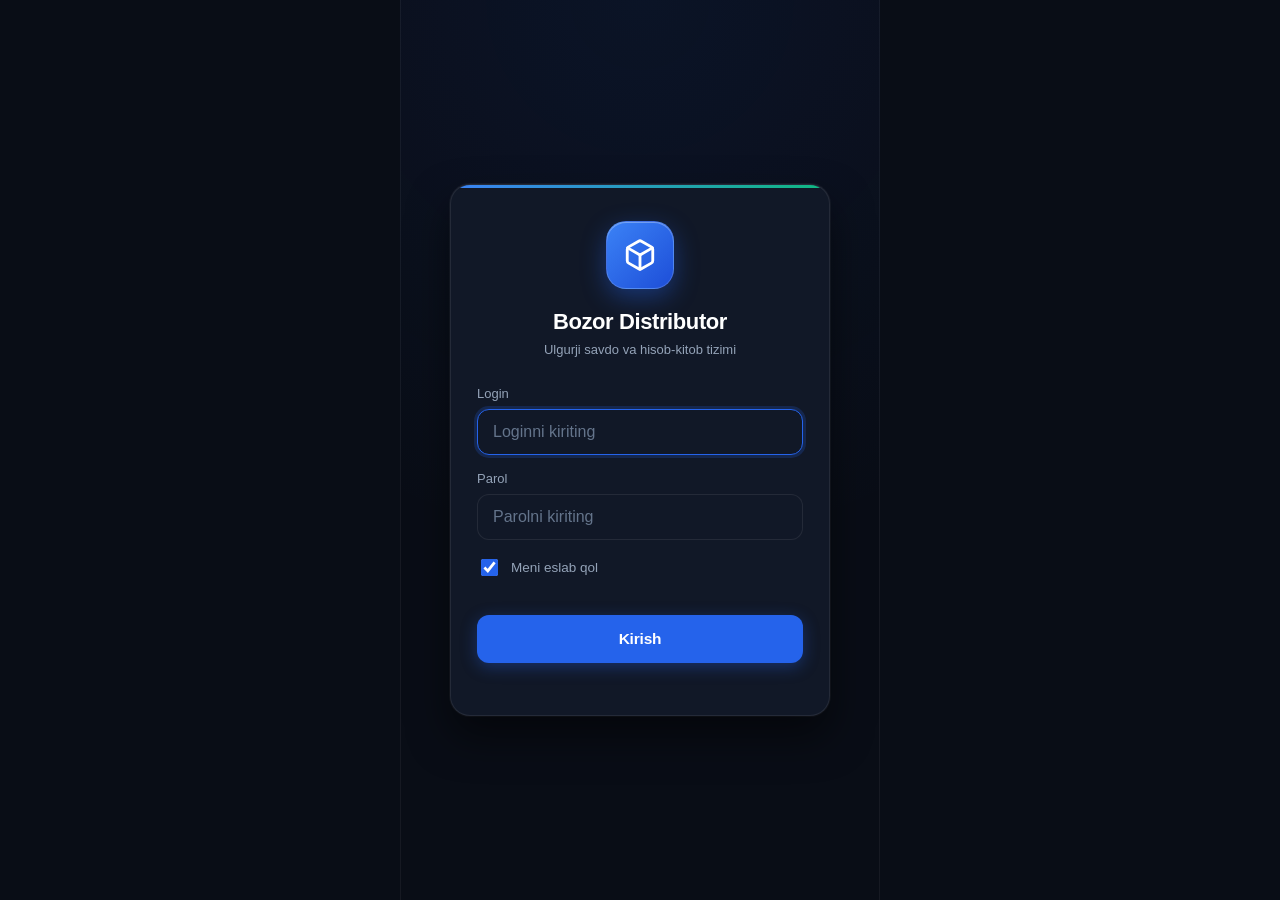
==== src/main/resources/static/login.html @ f835844a "distributor-app" ====
<!DOCTYPE html>
<html lang="uz">
<head>
    <meta charset="UTF-8">
    <meta name="viewport" content="width=device-width, initial-scale=1.0, maximum-scale=1.0, user-scalable=no">
    <title>Kirish — Bozor Distributor</title>
    <link rel="stylesheet" href="css/style.css">
    <style>
        body { justify-content: center; align-items: center; padding: 24px; }
        .login-card {
            width: 100%;
            max-width: 380px;
            background: var(--color-paper);
            border: 1px solid var(--color-line);
            border-radius: 20px;
            padding: 36px 26px;
            box-shadow: 0 20px 40px rgba(0, 0, 0, 0.5), 0 0 0 1px rgba(255, 255, 255, 0.05);
            position: relative;
            overflow: hidden;
        }
        .login-card::before {
            content: '';
            position: absolute;
            top: 0;
            left: 0;
            right: 0;
            height: 3px;
            background: linear-gradient(90deg, #3B82F6, #10B981);
        }
        .login-logo {
            width: 68px; height: 68px; border-radius: 20px;
            background: linear-gradient(135deg, #3B82F6 0%, #1D4ED8 100%);
            display: flex; align-items: center; justify-content: center;
            margin: 0 auto 20px auto;
            color: #FFFFFF;
            box-shadow: 0 8px 24px rgba(37, 99, 235, 0.4), inset 0 1px 0 rgba(255, 255, 255, 0.3);
            border: 1px solid rgba(255, 255, 255, 0.15);
        }
        .login-title {
            text-align: center;
            font-size: 22px; font-weight: 700; color: #FFFFFF;
            letter-spacing: -0.4px;
            margin-bottom: 6px;
        }
        .login-subtitle {
            text-align: center;
            font-size: 13px; color: var(--color-ink-dim);
            margin-bottom: 26px;
            line-height: 1.4;
        }
        .login-error {
            background: var(--color-debt-bg);
            color: var(--color-debt);
            border: 1px solid rgba(244,63,94,0.3);
            border-radius: var(--radius-sm);
            padding: 11px 14px;
            font-size: 13px;
            font-weight: 500;
            margin-bottom: 18px;
            display: flex;
            align-items: center;
            gap: 8px;
            justify-content: center;
        }
    </style>
</head>
<body>
<div class="login-card">
    <div class="login-logo">
        <svg width="34" height="34" viewBox="0 0 24 24" fill="none" stroke="currentColor" stroke-width="2" stroke-linecap="round" stroke-linejoin="round">
            <path d="M21 16V8a2 2 0 0 0-1-1.73l-7-4a2 2 0 0 0-2 0l-7 4A2 2 0 0 0 3 8v8a2 2 0 0 0 1 1.73l7 4a2 2 0 0 0 2 0l7-4A2 2 0 0 0 21 16z"></path>
            <polyline points="3.27 6.96 12 12.01 20.73 6.96"></polyline>
            <line x1="12" y1="22.08" x2="12" y2="12"></line>
        </svg>
    </div>
    <div class="login-title">Bozor Distributor</div>
    <div class="login-subtitle">Ulgurji savdo va hisob-kitob tizimi</div>
    <div id="errorBox" class="login-error" style="display:none;">
        <svg width="16" height="16" viewBox="0 0 24 24" fill="none" stroke="currentColor" stroke-width="2" stroke-linecap="round" stroke-linejoin="round"><circle cx="12" cy="12" r="10"></circle><line x1="12" y1="8" x2="12" y2="12"></line><line x1="12" y1="16" x2="12.01" y2="16"></line></svg>
        <span>Login yoki parol noto'g'ri</span>
    </div>
    <form method="POST" action="/login">
        <div class="form-group">
            <label class="form-label">Login</label>
            <input type="text" class="form-input" name="username" placeholder="Loginni kiriting" required autofocus>
        </div>
        <div class="form-group">
            <label class="form-label">Parol</label>
            <input type="password" class="form-input" name="password" placeholder="Parolni kiriting" required>
        </div>
        <div class="form-group" style="display:flex; align-items:center; gap:10px; margin-top: 6px;">
            <input type="checkbox" name="remember-me" id="rememberMe" checked style="width: 17px; height: 17px; accent-color: var(--color-accent); cursor: pointer;">
            <label for="rememberMe" style="color:var(--color-ink-dim); font-size:13.5px; cursor: pointer; user-select: none;">Meni eslab qol</label>
        </div>
        <div class="form-group" style="margin-top: 22px;">
            <button type="submit" class="btn btn--primary btn--full" style="padding: 15px; font-size: 15.5px; font-weight: 600;">Kirish</button>
        </div>
    </form>
</div>
<script>
    if (window.location.search.includes('error')) {
        document.getElementById('errorBox').style.display = 'flex';
    }
</script>
</body>
</html>
---- src/main/resources/static/css/style.css ----
:root {
    /* Asosiy Dark Obsidian palitrasi */
    --color-bg: #090D16;
    --color-bg-elevated: #0F172A;
    --color-paper: #111827;
    --color-paper-dim: #1E293B;
    --color-ink: #F8FAFC;
    --color-ink-dim: #94A3B8;

    /* Aktsent va asosiy tugmalar */
    --color-accent: #2563EB;
    --color-accent-dark: #1D4ED8;
    --color-accent-light: #38BDF8;

    /* Qarzlar (Neon Rose / Coral) */
    --color-debt: #FB7185;
    --color-debt-bg: rgba(244, 63, 94, 0.12);

    /* To'langan / Tushum (Emerald Green) */
    --color-paid: #34D399;
    --color-paid-bg: rgba(16, 185, 129, 0.12);

    /* Nozik chiziqlar va hoshiyalar */
    --color-line: rgba(255, 255, 255, 0.08);

    /* Shriftlar */
    --font-heading: 'Inter', -apple-system, BlinkMacSystemFont, 'Segoe UI', Roboto, sans-serif;
    --font-body: 'Inter', -apple-system, BlinkMacSystemFont, 'Segoe UI', Roboto, sans-serif;

    --radius: 18px;
    --radius-sm: 12px;
    --shadow-sm: 0 2px 10px rgba(0, 0, 0, 0.35);
    --shadow-md: 0 10px 28px rgba(0, 0, 0, 0.45);
    --shadow-lg: 0 18px 42px rgba(0, 0, 0, 0.6);
}

* {
    box-sizing: border-box;
}

html, body {
    margin: 0;
    padding: 0;
    min-height: 100dvh;
    background: var(--color-bg);
    font-family: var(--font-body);
    color: var(--color-ink);
    -webkit-font-smoothing: antialiased;
    -webkit-tap-highlight-color: transparent;
    overscroll-behavior-y: none;
}

body {
    display: flex;
    flex-direction: column;
    max-width: 480px;
    margin: 0 auto;
    min-height: 100dvh;
    background:
            radial-gradient(circle at 50% 0%, rgba(37, 99, 235, 0.08) 0%, transparent 60%),
            var(--color-bg);
    border-left: 1px solid rgba(255, 255, 255, 0.05);
    border-right: 1px solid rgba(255, 255, 255, 0.05);
}

/* Tarmoq holati (Online / Offline) banneri */
.network-badge {
    position: sticky;
    top: 0;
    z-index: 50;
    background: #F59E0B;
    color: #0F172A;
    text-align: center;
    padding: 8px 14px;
    font-size: 12.5px;
    font-weight: 700;
    letter-spacing: 0.2px;
    display: flex;
    align-items: center;
    justify-content: center;
    gap: 6px;
    box-shadow: 0 4px 14px rgba(245, 158, 11, 0.35);
}

/* Sarlavha paneli (Header) */
.app-bar {
    display: flex;
    align-items: center;
    gap: 12px;
    padding: calc(12px + env(safe-area-inset-top, 0px)) 16px 12px 16px;
    color: #FFFFFF;
    position: sticky;
    top: 0;
    z-index: 20;
    background: rgba(9, 13, 22, 0.9);
    backdrop-filter: blur(14px);
    -webkit-backdrop-filter: blur(14px);
    border-bottom: 1px solid rgba(255, 255, 255, 0.06);
}

.app-bar__actions {
    display: flex;
    align-items: center;
    gap: 8px;
}

.header-icon-btn {
    background: rgba(255, 255, 255, 0.07);
    border: 1px solid var(--color-line);
    color: #FFFFFF;
    width: 38px;
    height: 38px;
    border-radius: 12px;
    cursor: pointer;
    display: flex;
    align-items: center;
    justify-content: center;
    transition: all 0.15s ease;
}

.header-icon-btn:hover {
    background: rgba(255, 255, 255, 0.12);
    border-color: rgba(255, 255, 255, 0.16);
}

.header-icon-btn:active {
    transform: scale(0.92);
    background: rgba(255, 255, 255, 0.2);
}

.app-bar__back {
    background: var(--color-paper-dim);
    border: 1px solid var(--color-line);
    color: #FFFFFF;
    width: 38px;
    height: 38px;
    border-radius: 12px;
    cursor: pointer;
    display: flex;
    align-items: center;
    justify-content: center;
    transition: all 0.15s ease;
    flex-shrink: 0;
}

.app-bar__back:hover {
    background: rgba(255, 255, 255, 0.12);
    border-color: rgba(255, 255, 255, 0.16);
}

.app-bar__back:active {
    background: rgba(255, 255, 255, 0.18);
    transform: scale(0.92);
}

.app-bar__title {
    font-family: var(--font-heading);
    font-size: 19px;
    font-weight: 700;
    margin: 0;
    flex: 1;
    letter-spacing: -0.3px;
    color: #FFFFFF;
}

.app-bar__subtitle {
    font-size: 12px;
    color: var(--color-ink-dim);
    margin-top: 2px;
    font-weight: 400;
}

/* Asosiy kontent maydoni */
.content {
    flex: 1;
    background: transparent;
    padding: 14px 16px 96px 16px;
    overflow-y: auto;
    position: relative;
}

/* SVG va piktogrammalar */
.svg-icon {
    display: inline-block;
    vertical-align: middle;
    flex-shrink: 0;
}

.chevron-svg {
    display: inline-block;
    vertical-align: middle;
    color: var(--color-ink-dim);
    opacity: 0.55;
    transition: all 0.18s ease;
}

.ledger-row:hover .chevron-svg, .ledger-row:active .chevron-svg {
    opacity: 1;
    transform: translateX(2px);
    color: #FFFFFF;
}

/* Avatar va toifa belgilari */
.ledger-avatar {
    width: 42px;
    height: 42px;
    border-radius: 13px;
    display: flex;
    align-items: center;
    justify-content: center;
    flex-shrink: 0;
    transition: transform 0.15s ease;
}

.ledger-avatar--market {
    background: linear-gradient(135deg, rgba(37, 99, 235, 0.22) 0%, rgba(37, 99, 235, 0.08) 100%);
    color: #60A5FA;
    border: 1px solid rgba(59, 130, 246, 0.25);
    box-shadow: 0 4px 12px rgba(37, 99, 235, 0.15);
}

.ledger-avatar--product {
    background: linear-gradient(135deg, rgba(245, 158, 11, 0.22) 0%, rgba(217, 119, 6, 0.08) 100%);
    color: #FBBF24;
    border: 1px solid rgba(245, 158, 11, 0.25);
}

.ledger-avatar--oil {
    background: linear-gradient(135deg, rgba(16, 185, 129, 0.22) 0%, rgba(5, 150, 105, 0.08) 100%);
    color: #34D399;
    border: 1px solid rgba(16, 185, 129, 0.25);
}

/* Ro'yxat kartalari (Ledger Row) */
.ledger-row {
    display: flex;
    justify-content: space-between;
    align-items: center;
    gap: 12px;
    padding: 15px 16px;
    margin-bottom: 10px;
    border: 1px solid var(--color-line);
    border-radius: var(--radius);
    cursor: pointer;
    background: var(--color-paper);
    transition: all 0.15s cubic-bezier(0.16, 1, 0.3, 1);
    box-shadow: var(--shadow-sm);
}

.ledger-row:hover {
    border-color: rgba(59, 130, 246, 0.35);
    background: #141D2F;
}

.ledger-row:active {
    background: var(--color-paper-dim);
    transform: scale(0.985);
}

.ledger-row__main {
    flex: 1;
    min-width: 0;
    display: flex;
    flex-direction: column;
    gap: 4px;
}

.ledger-row__title {
    font-size: 15px;
    font-weight: 600;
    color: #FFFFFF;
    overflow: hidden;
    text-overflow: ellipsis;
    white-space: nowrap;
    letter-spacing: -0.2px;
}

.ledger-row__subtitle {
    font-size: 13px;
    color: var(--color-ink-dim);
    display: flex;
    align-items: center;
    gap: 4px;
}

.ledger-row__right {
    display: flex;
    align-items: center;
    gap: 8px;
    flex-shrink: 0;
}

.ledger-row__amount {
    font-variant-numeric: tabular-nums;
    font-size: 13px;
    font-weight: 700;
    white-space: nowrap;
    padding: 6px 12px;
    border-radius: 999px;
    letter-spacing: -0.2px;
    display: inline-flex;
    align-items: center;
    gap: 5px;
}

.amount--debt {
    color: var(--color-debt);
    background: var(--color-debt-bg);
    border: 1px solid rgba(244, 63, 94, 0.28);
    box-shadow: 0 2px 8px rgba(244, 63, 94, 0.08);
}

.amount--paid {
    color: var(--color-paid);
    background: var(--color-paid-bg);
    border: 1px solid rgba(16, 185, 129, 0.28);
    box-shadow: 0 2px 8px rgba(16, 185, 129, 0.08);
}

.amount--neutral {
    color: var(--color-ink);
    background: var(--color-paper-dim);
    border: 1px solid var(--color-line);
}

.chevron {
    color: var(--color-ink-dim);
    display: flex;
    align-items: center;
    justify-content: center;
}

/* Do'kon kartochkasi (Mobile 2-tier Card) - Hech qachon ustma-ust tushmaydi */
.shop-card {
    padding: 14px 16px;
    margin-bottom: 10px;
    border: 1px solid var(--color-line);
    border-radius: var(--radius);
    cursor: pointer;
    background: var(--color-paper);
    transition: all 0.15s cubic-bezier(0.16, 1, 0.3, 1);
    box-shadow: var(--shadow-sm);
    display: flex;
    flex-direction: column;
    gap: 12px;
}

.shop-card:hover {
    border-color: rgba(59, 130, 246, 0.35);
    background: #141D2F;
}

.shop-card:active {
    background: var(--color-paper-dim);
    transform: scale(0.985);
}

.shop-card__top {
    display: flex;
    justify-content: space-between;
    align-items: center;
    gap: 12px;
}

.shop-card__main {
    flex: 1;
    min-width: 0;
    display: flex;
    flex-direction: column;
    gap: 4px;
}

.shop-card__title {
    font-size: 15.5px;
    font-weight: 700;
    color: #FFFFFF;
    letter-spacing: -0.2px;
    overflow: hidden;
    text-overflow: ellipsis;
    white-space: nowrap;
}

.shop-card__subtitle {
    font-size: 13px;
    color: var(--color-ink-dim);
    display: flex;
    align-items: center;
    gap: 6px;
    overflow: hidden;
    text-overflow: ellipsis;
    white-space: nowrap;
}

.shop-card__meta {
    display: inline-flex;
    align-items: center;
    gap: 4px;
}

.shop-card__badge-wrap {
    display: flex;
    align-items: center;
    gap: 8px;
    flex-shrink: 0;
}

.shop-card__actions {
    display: flex;
    justify-content: space-between;
    align-items: center;
    padding-top: 10px;
    border-top: 1px solid rgba(255, 255, 255, 0.06);
    gap: 8px;
}

.shop-card__action-group {
    display: flex;
    align-items: center;
    gap: 8px;
}

.action-chip {
    display: inline-flex;
    align-items: center;
    justify-content: center;
    gap: 6px;
    padding: 7px 12px;
    border-radius: 10px;
    font-size: 12.5px;
    font-weight: 600;
    cursor: pointer;
    text-decoration: none;
    border: 1px solid transparent;
    transition: all 0.15s ease;
    white-space: nowrap;
}

.action-chip--call {
    background: rgba(16, 185, 129, 0.15);
    color: #34D399;
    border-color: rgba(16, 185, 129, 0.28);
}

.action-chip--call:hover {
    background: rgba(16, 185, 129, 0.25);
    color: #6EE7B7;
}

.action-chip--call:active {
    transform: scale(0.94);
}

.action-chip--telegram {
    background: rgba(56, 189, 248, 0.15);
    color: #38BDF8;
    border-color: rgba(56, 189, 248, 0.28);
}

.action-chip--telegram:hover {
    background: rgba(56, 189, 248, 0.25);
    color: #7DD3FC;
}

.action-chip--telegram:active {
    transform: scale(0.94);
}

@media (max-width: 360px) {
    .action-chip span {
        display: none;
    }
    .action-chip {
        padding: 7px 10px;
        width: 34px;
        height: 34px;
    }
}

/* Tugmalar */
.btn {
    display: inline-flex;
    align-items: center;
    justify-content: center;
    padding: 14px 20px;
    border-radius: var(--radius-sm);
    border: none;
    font-size: 15px;
    font-weight: 600;
    cursor: pointer;
    font-family: var(--font-body);
    transition: all 0.15s ease;
    letter-spacing: -0.2px;
}

.btn--primary {
    background: var(--color-accent);
    color: #FFFFFF;
    box-shadow: 0 4px 16px rgba(37, 99, 235, 0.35);
}

.btn--primary:hover {
    background: var(--color-accent-dark);
}

.btn--primary:active {
    transform: scale(0.98);
    background: var(--color-accent-dark);
}

.btn--full {
    width: 100%;
    margin-top: 14px;
}

/* Suzuvchi qo'shish tugmasi (FAB) */
.fab {
    position: fixed;
    bottom: 82px;
    right: calc(50% - 240px + 20px);
    width: 54px;
    height: 54px;
    border-radius: 18px;
    background: var(--color-accent);
    color: #FFFFFF;
    border: none;
    font-size: 26px;
    font-weight: 400;
    box-shadow: 0 8px 24px rgba(37, 99, 235, 0.45);
    cursor: pointer;
    display: flex;
    align-items: center;
    justify-content: center;
    transition: all 0.15s ease;
    z-index: 15;
}

.fab:active {
    transform: scale(0.92);
    background: var(--color-accent-dark);
}

@media (max-width: 480px) {
    .fab { right: 20px; }
}

/* Forma elementlari */
.form-group {
    margin-bottom: 16px;
    padding: 0;
}

.form-label {
    display: block;
    font-size: 13px;
    font-weight: 500;
    color: var(--color-ink-dim);
    margin-bottom: 8px;
}

.form-input, .form-select {
    width: 100%;
    padding: 13px 15px;
    border: 1px solid var(--color-line);
    border-radius: var(--radius-sm);
    font-size: 16px; /* iOS auto-zoom bo'lmasligi uchun kamida 16px */
    font-family: var(--font-body);
    background: var(--color-paper);
    color: #FFFFFF;
    transition: all 0.15s ease;
}

.form-input::placeholder {
    color: #64748B;
}

.form-input:focus, .form-select:focus {
    outline: none;
    border-color: var(--color-accent);
    box-shadow: 0 0 0 3px rgba(37, 99, 235, 0.2);
}

.form-hint {
    font-size: 12px;
    color: var(--color-ink-dim);
    margin-top: 14px;
    text-align: center;
}

/* Bo'sh holat */
.empty-state {
    text-align: center;
    padding: 64px 20px;
    color: var(--color-ink-dim);
    font-size: 14px;
    line-height: 1.6;
}

/* Yuklanish holati (Spinner) */
.loading {
    display: flex;
    align-items: center;
    justify-content: center;
    padding: 80px 24px;
}

.spinner {
    width: 32px;
    height: 32px;
    border: 3px solid rgba(255, 255, 255, 0.1);
    border-top-color: var(--color-accent);
    border-radius: 50%;
    animation: spin 0.8s linear infinite;
}

@keyframes spin {
    to { transform: rotate(360deg); }
}

/* Statistika kartalari (Dashboard) */
.stat-card {
    padding: 18px;
    background: var(--color-paper);
    border: 1px solid var(--color-line);
    border-radius: var(--radius);
    box-shadow: var(--shadow-sm);
    margin-bottom: 12px;
}

.stat-card__label {
    font-size: 13px;
    color: var(--color-ink-dim);
    margin-bottom: 6px;
    font-weight: 500;
}

.stat-card__value {
    font-family: var(--font-heading);
    font-size: 24px;
    font-weight: 700;
    letter-spacing: -0.5px;
    color: #FFFFFF;
    font-variant-numeric: tabular-nums;
}

.stat-grid {
    display: grid;
    grid-template-columns: 1fr 1fr;
    gap: 12px;
    margin-bottom: 12px;
}

.stat-grid .stat-card {
    margin-bottom: 0;
}

/* Pastki navigatsiya (Bottom Nav) */
.bottom-nav {
    position: fixed;
    bottom: 0;
    left: 50%;
    transform: translateX(-50%);
    width: 100%;
    max-width: 480px;
    display: flex;
    background: rgba(9, 13, 22, 0.92);
    backdrop-filter: blur(20px);
    -webkit-backdrop-filter: blur(20px);
    border-top: 1px solid rgba(255, 255, 255, 0.08);
    padding: 6px 12px calc(8px + env(safe-area-inset-bottom, 0px)) 12px;
    z-index: 30;
    box-shadow: 0 -4px 20px rgba(0, 0, 0, 0.4);
}

.bottom-nav__item {
    flex: 1;
    display: flex;
    flex-direction: column;
    align-items: center;
    gap: 4px;
    background: none;
    border: none;
    color: #64748B;
    font-size: 11px;
    font-family: var(--font-body);
    font-weight: 600;
    padding: 6px 4px;
    border-radius: 12px;
    cursor: pointer;
    transition: all 0.2s ease;
}

.bottom-nav__icon {
    display: flex;
    align-items: center;
    justify-content: center;
    width: 28px;
    height: 28px;
    border-radius: 8px;
    transition: all 0.2s ease;
}

.bottom-nav__item.active {
    color: #38BDF8;
}

.bottom-nav__item.active .bottom-nav__icon {
    background: rgba(56, 189, 248, 0.14);
    color: #38BDF8;
    transform: translateY(-1px);
}

.bottom-nav__item:active {
    transform: scale(0.92);
}

/* Hisobot ichidagi bo'lim tugmalari */
.tab-bar {
    display: flex;
    gap: 8px;
    padding: 4px 0 16px 0;
}

.tab-btn {
    flex: 1;
    padding: 10px;
    border-radius: var(--radius-sm);
    border: 1px solid var(--color-line);
    background: var(--color-paper);
    color: var(--color-ink-dim);
    font-weight: 600;
    font-size: 13px;
    cursor: pointer;
    font-family: var(--font-body);
    transition: all 0.15s ease;
}

.tab-btn.active {
    background: var(--color-accent);
    color: #FFFFFF;
    border-color: var(--color-accent);
}

.icon-btn {
    background: rgba(255, 255, 255, 0.06);
    border: 1px solid rgba(255, 255, 255, 0.08);
    width: 34px;
    height: 34px;
    border-radius: 10px;
    display: flex;
    align-items: center;
    justify-content: center;
    cursor: pointer;
    color: var(--color-ink-dim);
    flex-shrink: 0;
    transition: all 0.15s ease;
}

.icon-btn:hover {
    background: rgba(255, 255, 255, 0.12);
    color: #FFFFFF;
}

.icon-btn:active {
    background: rgba(255, 255, 255, 0.18);
    transform: scale(0.92);
}

.icon-btn--danger {
    color: var(--color-debt);
    background: rgba(244, 63, 94, 0.08);
    border-color: rgba(244, 63, 94, 0.2);
}

.icon-btn--danger:hover {
    background: rgba(244, 63, 94, 0.16);
    color: #FFA4B2;
}

.icon-btn--danger:active {
    background: rgba(244, 63, 94, 0.25);
    transform: scale(0.92);
}

/* Toast bildirishnomalar */
.toast-container {
    position: fixed;
    bottom: calc(75px + env(safe-area-inset-bottom, 0px));
    left: 50%;
    transform: translateX(-50%);
    width: calc(100% - 32px);
    max-width: 440px;
    z-index: 100;
    display: flex;
    flex-direction: column;
    gap: 8px;
    pointer-events: none;
}

.toast {
    background: #1E293B;
    border: 1px solid var(--color-line);
    color: #FFFFFF;
    padding: 12px 16px;
    border-radius: var(--radius-sm);
    font-size: 14px;
    font-weight: 500;
    box-shadow: var(--shadow-lg);
    display: flex;
    align-items: center;
    gap: 10px;
    animation: toastSlideUp 0.25s cubic-bezier(0.16, 1, 0.3, 1) forwards;
    pointer-events: auto;
}

.toast--success {
    background: #064E3B;
    border-color: #059669;
    color: #ECFDF5;
}

.toast--error {
    background: #881337;
    border-color: #E11D48;
    color: #FFF1F2;
}

.toast--info {
    background: #1E3A8A;
    border-color: #3B82F6;
    color: #EFF6FF;
}

@keyframes toastSlideUp {
    from {
        opacity: 0;
        transform: translateY(20px) scale(0.95);
    }
    to {
        opacity: 1;
        transform: translateY(0) scale(1);
    }
}

/* Tezkor tugmalar (Chips / Quick action buttons) */
.chips-group {
    display: flex;
    flex-wrap: wrap;
    gap: 8px;
    margin-top: 8px;
    margin-bottom: 12px;
}

.chip-btn {
    background: var(--color-paper-dim);
    border: 1px solid var(--color-line);
    color: var(--color-ink-dim);
    border-radius: 999px;
    padding: 7px 14px;
    font-size: 13px;
    font-weight: 600;
    cursor: pointer;
    font-family: var(--font-body);
    transition: all 0.15s ease;
}

.chip-btn:active, .chip-btn.active {
    background: var(--color-accent);
    color: #FFFFFF;
    border-color: var(--color-accent);
    transform: scale(0.96);
}

/* Do'konlar ro'yxati saralash paneli */
.sort-bar {
    display: flex;
    align-items: center;
    gap: 8px;
    margin-bottom: 12px;
}

.sort-btn {
    background: var(--color-paper);
    border: 1px solid var(--color-line);
    color: var(--color-ink-dim);
    border-radius: var(--radius-sm);
    padding: 8px 14px;
    font-size: 13px;
    font-weight: 600;
    cursor: pointer;
    font-family: var(--font-body);
    display: inline-flex;
    align-items: center;
    gap: 6px;
    transition: all 0.15s ease;
    flex: 1;
    justify-content: center;
}

.sort-btn.active {
    background: rgba(37, 99, 235, 0.18);
    color: #60A5FA;
    border-color: rgba(37, 99, 235, 0.4);
}

.sort-btn:active {
    transform: scale(0.96);
}

/* Do'kon amallar tugmalari (Telefon va Telegram) */
.action-btn {
    display: inline-flex;
    align-items: center;
    justify-content: center;
    width: 36px;
    height: 36px;
    border-radius: 11px;
    border: 1px solid var(--color-line);
    cursor: pointer;
    text-decoration: none;
    transition: all 0.15s ease;
    flex-shrink: 0;
}

.action-btn--call {
    background: rgba(16, 185, 129, 0.15);
    color: #34D399;
    border-color: rgba(16, 185, 129, 0.3);
}

.action-btn--call:hover {
    background: rgba(16, 185, 129, 0.25);
    color: #6EE7B7;
}

.action-btn--telegram {
    background: rgba(56, 189, 248, 0.15);
    color: #38BDF8;
    border-color: rgba(56, 189, 248, 0.3);
}

.action-btn--telegram:hover {
    background: rgba(56, 189, 248, 0.25);
    color: #7DD3FC;
}

.action-btn:active {
    transform: scale(0.92);
}

/* Modal va Bottom Sheet (Pastdan chiquvchi oyna) */
.bottom-sheet {
    position: fixed;
    top: 0;
    left: 0;
    right: 0;
    bottom: 0;
    z-index: 60;
    display: flex;
    flex-direction: column;
    justify-content: flex-end;
    visibility: hidden;
    opacity: 0;
    transition: all 0.25s ease;
}

.bottom-sheet.show {
    visibility: visible;
    opacity: 1;
}

.bottom-sheet__backdrop {
    position: absolute;
    top: 0;
    left: 0;
    right: 0;
    bottom: 0;
    background: rgba(0, 0, 0, 0.65);
    backdrop-filter: blur(4px);
}

.bottom-sheet__panel {
    position: relative;
    background: var(--color-paper);
    border-top: 1px solid var(--color-line);
    border-top-left-radius: 24px;
    border-top-right-radius: 24px;
    padding: 20px 20px calc(24px + env(safe-area-inset-bottom, 0px)) 20px;
    max-width: 480px;
    margin: 0 auto;
    width: 100%;
    max-height: 85vh;
    overflow-y: auto;
    transform: translateY(100%);
    transition: transform 0.25s cubic-bezier(0.16, 1, 0.3, 1);
    box-shadow: var(--shadow-lg);
}

.bottom-sheet.show .bottom-sheet__panel {
    transform: translateY(0);
}

.bottom-sheet__drag-bar {
    width: 38px;
    height: 5px;
    background: rgba(255, 255, 255, 0.2);
    border-radius: 999px;
    margin: 0 auto 16px auto;
}

/* Bo'lim sarlavhalari (Section Titles) */
.section-title {
    display: flex;
    align-items: center;
    gap: 8px;
    padding: 16px 4px 8px 4px;
    font-size: 12px;
    color: var(--color-ink-dim);
    font-weight: 700;
    text-transform: uppercase;
    letter-spacing: 0.6px;
}

.sheet-icon-badge {
    width: 64px;
    height: 64px;
    border-radius: 20px;
    background: linear-gradient(135deg, rgba(37, 99, 235, 0.2) 0%, rgba(37, 99, 235, 0.08) 100%);
    border: 1px solid rgba(59, 130, 246, 0.25);
    color: #60A5FA;
    display: flex;
    align-items: center;
    justify-content: center;
    margin: 0 auto 14px auto;
    box-shadow: 0 8px 20px rgba(37, 99, 235, 0.2);
}

/* ==========================================
   PROFESSIONAL FINTECH FORMS & MONEY INPUTS
   ========================================== */

/* Forma konteyner kartasi (Form Card) */
.form-card {
    background: linear-gradient(180deg, #131B2E 0%, #0F172A 100%);
    border: 1px solid rgba(255, 255, 255, 0.08);
    border-radius: 20px;
    padding: 20px 18px;
    margin-bottom: 20px;
    box-shadow: 0 12px 36px rgba(0, 0, 0, 0.35);
    position: relative;
    overflow: hidden;
}

.form-card::before {
    content: '';
    position: absolute;
    top: 0;
    left: 0;
    right: 0;
    height: 3px;
    background: linear-gradient(90deg, #3B82F6 0%, #10B981 100%);
}

.form-card__header {
    display: flex;
    align-items: center;
    gap: 14px;
    margin-bottom: 20px;
    padding-bottom: 16px;
    border-bottom: 1px solid rgba(255, 255, 255, 0.06);
}

.form-card__icon {
    width: 46px;
    height: 46px;
    border-radius: 14px;
    display: flex;
    align-items: center;
    justify-content: center;
    flex-shrink: 0;
    box-shadow: 0 4px 14px rgba(0, 0, 0, 0.25);
}

.form-card__title {
    font-size: 17px;
    font-weight: 700;
    color: #FFFFFF;
    line-height: 1.3;
}

.form-card__desc {
    font-size: 12.5px;
    color: var(--color-ink-dim);
    margin-top: 2px;
}

.label-icon {
    display: inline-flex;
    align-items: center;
    vertical-align: middle;
    margin-right: 6px;
    color: #38BDF8;
}

/* Pul kiritish bloki (Money Input Field) */
.money-field-wrap {
    position: relative;
    width: 100%;
}

.money-input-box {
    position: relative;
    display: flex;
    align-items: center;
    width: 100%;
}

.form-input.money-input {
    font-size: 22px;
    font-weight: 700;
    letter-spacing: 0.8px;
    font-variant-numeric: tabular-nums;
    padding: 14px 68px 14px 16px;
    color: #38BDF8;
    background: #090D16;
    border: 1.5px solid rgba(56, 189, 248, 0.25);
    border-radius: 14px;
    box-shadow: inset 0 2px 6px rgba(0, 0, 0, 0.4);
}

.form-input.money-input:focus {
    border-color: #38BDF8;
    box-shadow: 0 0 0 3px rgba(56, 189, 248, 0.25), inset 0 2px 6px rgba(0, 0, 0, 0.4);
}

.money-suffix {
    position: absolute;
    right: 14px;
    top: 50%;
    transform: translateY(-50%);
    font-size: 13.5px;
    font-weight: 700;
    color: #94A3B8;
    background: rgba(255, 255, 255, 0.08);
    border: 1px solid rgba(255, 255, 255, 0.1);
    padding: 4px 9px;
    border-radius: 8px;
    pointer-events: none;
    letter-spacing: 0.2px;
}

/* Jonli ko'rinish va So'z bilan tasdiqlash (Live Preview) */
.money-live-container {
    margin-top: 8px;
    display: flex;
    align-items: center;
    min-height: 28px;
}

.live-preview-pill {
    display: inline-flex;
    align-items: center;
    flex-wrap: wrap;
    gap: 6px;
    background: rgba(56, 189, 248, 0.1);
    border: 1px solid rgba(56, 189, 248, 0.25);
    padding: 5px 12px;
    border-radius: 999px;
    font-size: 13px;
    animation: livePillFade 0.2s cubic-bezier(0.16, 1, 0.3, 1);
}

@keyframes livePillFade {
    from {
        opacity: 0;
        transform: translateY(-4px) scale(0.96);
    }
    to {
        opacity: 1;
        transform: translateY(0) scale(1);
    }
}

.live-preview-val {
    font-weight: 700;
    color: #38BDF8;
    font-variant-numeric: tabular-nums;
}

.live-preview-words {
    color: #E2E8F0;
    font-weight: 600;
}

/* Tezkor bosish chiplari (Quick Amount / Qty Chips) */
.quick-chips-row {
    display: flex;
    flex-wrap: wrap;
    gap: 8px;
    margin-top: 10px;
}

.preset-chip {
    background: rgba(255, 255, 255, 0.05);
    border: 1px solid rgba(255, 255, 255, 0.12);
    color: #E2E8F0;
    padding: 8px 12px;
    border-radius: 10px;
    font-size: 13px;
    font-weight: 600;
    cursor: pointer;
    transition: all 0.15s ease;
    user-select: none;
    -webkit-tap-highlight-color: transparent;
    font-family: var(--font-body);
}

.preset-chip:hover {
    background: rgba(255, 255, 255, 0.1);
    border-color: rgba(255, 255, 255, 0.2);
    color: #FFFFFF;
}

.preset-chip:active {
    transform: scale(0.94);
    background: rgba(56, 189, 248, 0.2);
    border-color: #38BDF8;
    color: #38BDF8;
}

.preset-chip--accent {
    background: rgba(244, 63, 94, 0.15);
    border-color: rgba(244, 63, 94, 0.35);
    color: #FDA4AF;
    font-weight: 700;
}

.preset-chip--accent:active {
    background: rgba(244, 63, 94, 0.3);
    color: #FFFFFF;
}

.preset-chip--clear {
    background: rgba(239, 68, 68, 0.1);
    border-color: rgba(239, 68, 68, 0.25);
    color: #F87171;
    padding: 8px 12px;
}

.preset-chip--clear:active {
    background: rgba(239, 68, 68, 0.25);
}

/* Miqdor kiritish (Quantity Box) */
.quantity-input-box .form-input {
    font-size: 18px;
    font-weight: 600;
    color: #FFFFFF;
}
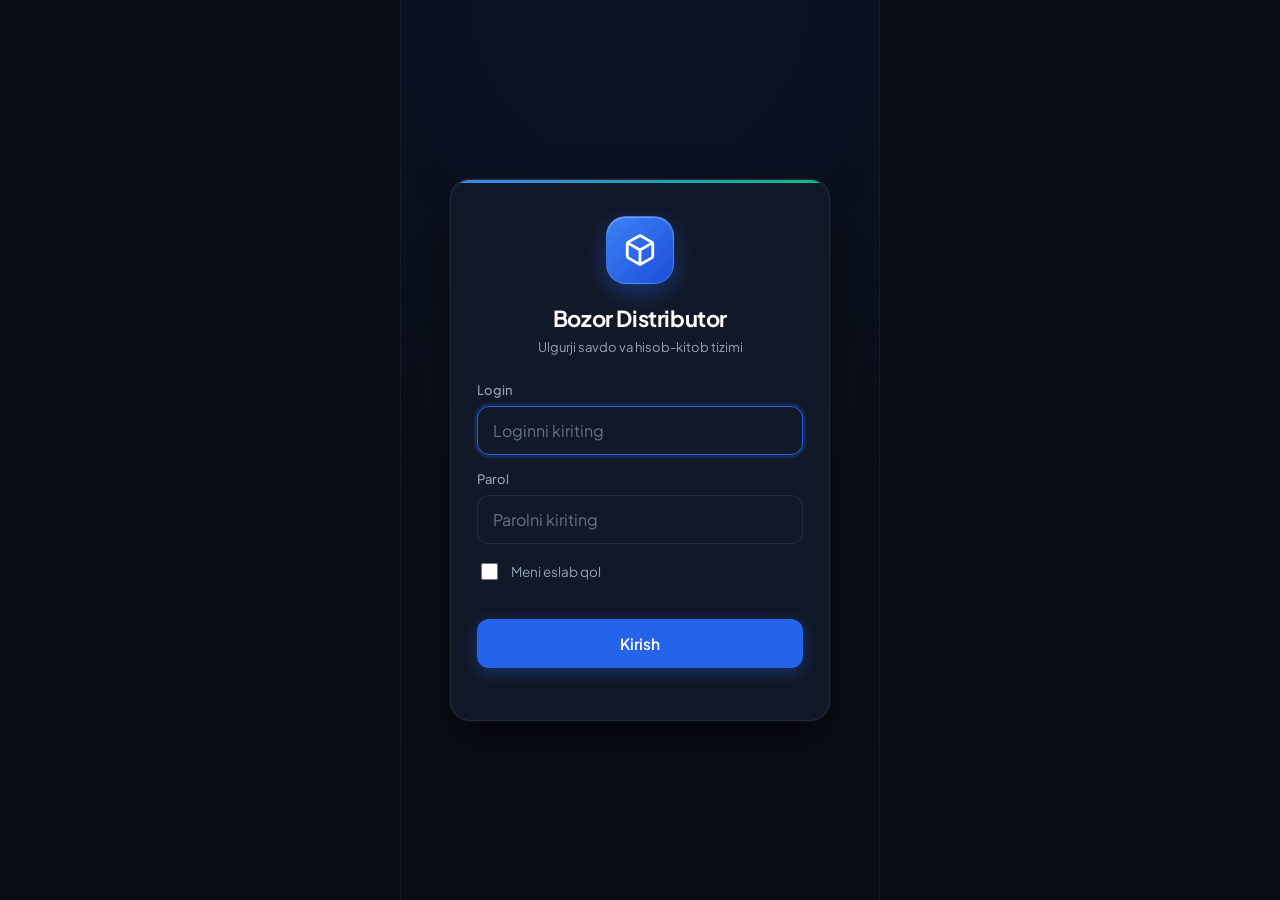
==== commit f7e67b7e: "feat: complete distributor app with docker, tests, storno, and backup" ====
--- a/src/main/resources/static/login.html
+++ b/src/main/resources/static/login.html
@@ -4,7 +4,10 @@
     <meta charset="UTF-8">
     <meta name="viewport" content="width=device-width, initial-scale=1.0, maximum-scale=1.0, user-scalable=no">
     <title>Kirish — Bozor Distributor</title>
-    <link rel="stylesheet" href="css/style.css">
+    <link rel="preconnect" href="https://fonts.googleapis.com">
+    <link rel="preconnect" href="https://fonts.gstatic.com" crossorigin>
+    <link href="https://fonts.googleapis.com/css2?family=Inter:wght@400;500;600;700&family=Outfit:wght@500;600;700;800&family=Plus+Jakarta+Sans:ital,wght@0,500;0,600;0,700;0,800;1,600&display=swap" rel="stylesheet">
+    <link rel="stylesheet" href="css/style.css?v=12">
     <style>
         body { justify-content: center; align-items: center; padding: 24px; }
         .login-card {
@@ -89,7 +92,7 @@
             <input type="password" class="form-input" name="password" placeholder="Parolni kiriting" required>
         </div>
         <div class="form-group" style="display:flex; align-items:center; gap:10px; margin-top: 6px;">
-            <input type="checkbox" name="remember-me" id="rememberMe" checked style="width: 17px; height: 17px; accent-color: var(--color-accent); cursor: pointer;">
+            <input type="checkbox" name="remember-me" id="rememberMe" style="width: 17px; height: 17px; accent-color: var(--color-accent); cursor: pointer;">
             <label for="rememberMe" style="color:var(--color-ink-dim); font-size:13.5px; cursor: pointer; user-select: none;">Meni eslab qol</label>
         </div>
         <div class="form-group" style="margin-top: 22px;">
--- a/src/main/resources/static/css/style.css
+++ b/src/main/resources/static/css/style.css
@@ -23,9 +23,9 @@
     /* Nozik chiziqlar va hoshiyalar */
     --color-line: rgba(255, 255, 255, 0.08);
 
-    /* Shriftlar */
-    --font-heading: 'Inter', -apple-system, BlinkMacSystemFont, 'Segoe UI', Roboto, sans-serif;
-    --font-body: 'Inter', -apple-system, BlinkMacSystemFont, 'Segoe UI', Roboto, sans-serif;
+    /* Shriftlar: Plus Jakarta Sans va Outfit (Zamonaviy Fintech) */
+    --font-heading: 'Plus Jakarta Sans', 'Outfit', -apple-system, BlinkMacSystemFont, 'SF Pro Display', 'Segoe UI', Roboto, sans-serif;
+    --font-body: 'Plus Jakarta Sans', 'Inter', -apple-system, BlinkMacSystemFont, 'Segoe UI', Roboto, sans-serif;
 
     --radius: 18px;
     --radius-sm: 12px;
@@ -82,26 +82,240 @@
     box-shadow: 0 4px 14px rgba(245, 158, 11, 0.35);
 }
 
-/* Sarlavha paneli (Header) */
+/* Sarlavha paneli (Header - 3 hududli zamonaviy Fintech panel) */
 .app-bar {
     display: flex;
     align-items: center;
-    gap: 12px;
-    padding: calc(12px + env(safe-area-inset-top, 0px)) 16px 12px 16px;
-    color: #FFFFFF;
+    justify-content: space-between;
+    gap: 8px;
+    padding: calc(9px + env(safe-area-inset-top, 0px)) 16px 10px 16px;
     position: sticky;
     top: 0;
-    z-index: 20;
-    background: rgba(9, 13, 22, 0.9);
-    backdrop-filter: blur(14px);
-    -webkit-backdrop-filter: blur(14px);
-    border-bottom: 1px solid rgba(255, 255, 255, 0.06);
-}
-
+    z-index: 25;
+    background: rgba(9, 13, 22, 0.88);
+    backdrop-filter: blur(20px);
+    -webkit-backdrop-filter: blur(20px);
+    border-bottom: 1px solid rgba(255, 255, 255, 0.08);
+    box-shadow: 0 8px 30px rgba(0, 0, 0, 0.45);
+}
+
+/* Pastki nozik neon nur effekti */
+.app-bar::after {
+    content: '';
+    position: absolute;
+    bottom: -1px;
+    left: 4%;
+    right: 4%;
+    height: 1.5px;
+    background: linear-gradient(90deg, transparent, rgba(59, 130, 246, 0.7), rgba(16, 185, 129, 0.7), transparent);
+    box-shadow: 0 0 12px rgba(59, 130, 246, 0.5);
+    pointer-events: none;
+}
+
+/* Chap tomon: Qizil doira (Logo va Orqaga tugmasi) */
+.app-bar__left {
+    display: flex;
+    align-items: center;
+    gap: 8px;
+    flex: 0 0 auto;
+    min-width: 44px;
+}
+
+.app-bar__back {
+    background: var(--color-paper-dim);
+    border: 1px solid var(--color-line);
+    color: #FFFFFF;
+    width: 38px;
+    height: 38px;
+    border-radius: 12px;
+    cursor: pointer;
+    display: flex;
+    align-items: center;
+    justify-content: center;
+    transition: all 0.15s ease;
+    flex-shrink: 0;
+}
+
+.app-bar__back[style*="hidden"] {
+    display: none !important;
+}
+
+.app-bar__back:hover {
+    background: rgba(255, 255, 255, 0.12);
+    border-color: rgba(255, 255, 255, 0.16);
+}
+
+.app-bar__back:active {
+    background: rgba(255, 255, 255, 0.18);
+    transform: scale(0.92);
+}
+
+/* Chap burchakdagi Premium Brand Logo tugmasi (Qizil doira) */
+.brand-avatar-btn {
+    background: transparent;
+    border: none;
+    padding: 0;
+    cursor: pointer;
+    display: flex;
+    align-items: center;
+    justify-content: center;
+    outline: none;
+    -webkit-tap-highlight-color: transparent;
+    flex-shrink: 0;
+}
+
+.brand-avatar-badge {
+    width: 44px;
+    height: 44px;
+    border-radius: 14px;
+    background: linear-gradient(135deg, rgba(37, 99, 235, 0.28) 0%, rgba(16, 185, 129, 0.22) 100%);
+    border: 1px solid rgba(96, 165, 250, 0.45);
+    color: #60A5FA;
+    display: flex;
+    align-items: center;
+    justify-content: center;
+    position: relative;
+    box-shadow: 0 4px 18px rgba(37, 99, 235, 0.3), inset 0 1px 0 rgba(255, 255, 255, 0.25);
+    transition: all 0.2s cubic-bezier(0.4, 0, 0.2, 1);
+}
+
+.brand-avatar-badge svg {
+    filter: drop-shadow(0 2px 6px rgba(59, 130, 246, 0.5));
+}
+
+.brand-avatar-badge:hover {
+    background: linear-gradient(135deg, rgba(37, 99, 235, 0.45) 0%, rgba(16, 185, 129, 0.35) 100%);
+    border-color: rgba(147, 197, 253, 0.7);
+    box-shadow: 0 6px 24px rgba(37, 99, 235, 0.5);
+    transform: translateY(-1px) scale(1.03);
+}
+
+.brand-avatar-badge:active {
+    transform: scale(0.92);
+}
+
+.online-indicator {
+    position: absolute;
+    bottom: 0px;
+    right: 0px;
+    width: 10px;
+    height: 10px;
+    background: #10B981;
+    border: 2px solid #090D16;
+    border-radius: 50%;
+    box-shadow: 0 0 10px #10B981;
+    animation: pulseIndicator 2.5s infinite;
+}
+
+@keyframes pulseIndicator {
+    0% { box-shadow: 0 0 0 0 rgba(16, 185, 129, 0.8); }
+    70% { box-shadow: 0 0 0 6px rgba(16, 185, 129, 0); }
+    100% { box-shadow: 0 0 0 0 rgba(16, 185, 129, 0); }
+}
+
+/* O'rta tomon: Yashil doira (Sarlavha va ost-sarlavha - Markazlashgan) */
+.app-bar__center,
+.app-bar__title-box {
+    flex: 1 1 auto;
+    min-width: 0;
+    display: flex;
+    flex-direction: column;
+    align-items: center;
+    justify-content: center;
+    text-align: center;
+    padding: 0 4px;
+}
+
+.app-bar__title-row {
+    display: flex;
+    align-items: center;
+    justify-content: center;
+    gap: 7px;
+    max-width: 100%;
+}
+
+.app-bar__title {
+    font-family: var(--font-heading);
+    font-size: 20px;
+    font-weight: 800;
+    margin: 0;
+    letter-spacing: -0.4px;
+    white-space: nowrap;
+    overflow: hidden;
+    text-overflow: ellipsis;
+    text-align: center;
+    
+    /* Neon Gradient & Yorqin Shaffof Effekt */
+    background: linear-gradient(135deg, #FFFFFF 15%, #E2E8F0 50%, #7DD3FC 100%);
+    -webkit-background-clip: text;
+    -webkit-text-fill-color: transparent;
+    filter: drop-shadow(0 2px 12px rgba(56, 189, 248, 0.4));
+}
+
+.app-bar__glow-pill {
+    font-family: var(--font-heading);
+    font-size: 9.5px;
+    font-weight: 800;
+    letter-spacing: 0.8px;
+    text-transform: uppercase;
+    padding: 2px 7px;
+    border-radius: 6px;
+    background: rgba(56, 189, 248, 0.14);
+    color: #38BDF8;
+    border: 1px solid rgba(56, 189, 248, 0.4);
+    box-shadow: 0 0 12px rgba(56, 189, 248, 0.3);
+    flex-shrink: 0;
+}
+
+.app-bar__subtitle {
+    font-family: var(--font-heading);
+    font-size: 11px;
+    color: var(--color-ink-dim);
+    margin-top: 2px;
+    font-weight: 500;
+    white-space: nowrap;
+    overflow: hidden;
+    text-overflow: ellipsis;
+    letter-spacing: 0.15px;
+    text-align: center;
+}
+
+/* O'ng tomon: Ko'k doira (Ekranga chiqarish / Install) */
+.app-bar__right,
 .app-bar__actions {
     display: flex;
     align-items: center;
+    justify-content: flex-end;
     gap: 8px;
+    flex: 0 0 auto;
+    min-width: 44px;
+}
+
+.pwa-install-btn {
+    background: rgba(56, 189, 248, 0.12);
+    border: 1px solid rgba(56, 189, 248, 0.35);
+    color: #38BDF8;
+    width: 42px;
+    height: 42px;
+    border-radius: 13px;
+    cursor: pointer;
+    display: flex;
+    align-items: center;
+    justify-content: center;
+    transition: all 0.2s cubic-bezier(0.4, 0, 0.2, 1);
+    box-shadow: 0 2px 10px rgba(56, 189, 248, 0.2);
+    flex-shrink: 0;
+}
+
+.pwa-install-btn:hover {
+    background: rgba(56, 189, 248, 0.24);
+    border-color: rgba(56, 189, 248, 0.65);
+    box-shadow: 0 0 18px rgba(56, 189, 248, 0.45);
+    transform: translateY(-1px) scale(1.04);
+}
+
+.pwa-install-btn:active {
+    transform: scale(0.92);
 }
 
 .header-icon-btn {
@@ -128,53 +342,11 @@
     background: rgba(255, 255, 255, 0.2);
 }
 
-.app-bar__back {
-    background: var(--color-paper-dim);
-    border: 1px solid var(--color-line);
-    color: #FFFFFF;
-    width: 38px;
-    height: 38px;
-    border-radius: 12px;
-    cursor: pointer;
-    display: flex;
-    align-items: center;
-    justify-content: center;
-    transition: all 0.15s ease;
-    flex-shrink: 0;
-}
-
-.app-bar__back:hover {
-    background: rgba(255, 255, 255, 0.12);
-    border-color: rgba(255, 255, 255, 0.16);
-}
-
-.app-bar__back:active {
-    background: rgba(255, 255, 255, 0.18);
-    transform: scale(0.92);
-}
-
-.app-bar__title {
-    font-family: var(--font-heading);
-    font-size: 19px;
-    font-weight: 700;
-    margin: 0;
-    flex: 1;
-    letter-spacing: -0.3px;
-    color: #FFFFFF;
-}
-
-.app-bar__subtitle {
-    font-size: 12px;
-    color: var(--color-ink-dim);
-    margin-top: 2px;
-    font-weight: 400;
-}
-
 /* Asosiy kontent maydoni */
 .content {
     flex: 1;
     background: transparent;
-    padding: 14px 16px 96px 16px;
+    padding: 14px 16px calc(92px + env(safe-area-inset-bottom, 0px)) 16px;
     overflow-y: auto;
     position: relative;
 }
@@ -315,6 +487,13 @@
     background: var(--color-paid-bg);
     border: 1px solid rgba(16, 185, 129, 0.28);
     box-shadow: 0 2px 8px rgba(16, 185, 129, 0.08);
+}
+
+.amount--credit {
+    color: #38BDF8;
+    background: rgba(56, 189, 248, 0.12);
+    border: 1px solid rgba(56, 189, 248, 0.28);
+    box-shadow: 0 2px 8px rgba(56, 189, 248, 0.08);
 }
 
 .amount--neutral {
@@ -512,35 +691,49 @@
     margin-top: 14px;
 }
 
-/* Suzuvchi qo'shish tugmasi (FAB) */
+.btn:disabled,
+button:disabled {
+    opacity: 0.55 !important;
+    cursor: not-allowed !important;
+    pointer-events: none !important;
+    transform: none !important;
+    box-shadow: none !important;
+}
+
+/* Suzuvchi dumaloq harakat tugmasi (Floating Circular FAB) */
 .fab {
     position: fixed;
-    bottom: 82px;
-    right: calc(50% - 240px + 20px);
-    width: 54px;
-    height: 54px;
-    border-radius: 18px;
-    background: var(--color-accent);
+    bottom: calc(88px + env(safe-area-inset-bottom, 0px));
+    right: calc(50% - 220px + 14px);
+    width: 52px;
+    height: 52px;
+    border-radius: 50%;
+    background: linear-gradient(135deg, #0EA5E9 0%, #2563EB 100%);
     color: #FFFFFF;
-    border: none;
-    font-size: 26px;
-    font-weight: 400;
-    box-shadow: 0 8px 24px rgba(37, 99, 235, 0.45);
+    border: 1px solid rgba(255, 255, 255, 0.35);
+    box-shadow: 0 10px 26px rgba(14, 165, 233, 0.45), 0 0 0 1px rgba(255, 255, 255, 0.15);
     cursor: pointer;
     display: flex;
     align-items: center;
     justify-content: center;
-    transition: all 0.15s ease;
-    z-index: 15;
+    transition: all 0.22s cubic-bezier(0.16, 1, 0.3, 1);
+    z-index: 25;
+}
+
+.fab:hover {
+    transform: translateY(-2px) scale(1.06);
+    box-shadow: 0 14px 32px rgba(14, 165, 233, 0.6);
 }
 
 .fab:active {
     transform: scale(0.92);
-    background: var(--color-accent-dark);
+    background: linear-gradient(135deg, #0284C7 0%, #1D4ED8 100%);
 }
 
 @media (max-width: 480px) {
-    .fab { right: 20px; }
+    .fab { 
+        right: 18px; 
+    }
 }
 
 /* Forma elementlari */
@@ -653,60 +846,80 @@
     margin-bottom: 0;
 }
 
-/* Pastki navigatsiya (Bottom Nav) */
+/* Suzuvchi zamonaviy shaffof navigatsiya doki (Floating Glass Capsule Dock) */
 .bottom-nav {
     position: fixed;
-    bottom: 0;
+    bottom: calc(14px + env(safe-area-inset-bottom, 0px));
     left: 50%;
     transform: translateX(-50%);
-    width: 100%;
-    max-width: 480px;
-    display: flex;
-    background: rgba(9, 13, 22, 0.92);
-    backdrop-filter: blur(20px);
-    -webkit-backdrop-filter: blur(20px);
-    border-top: 1px solid rgba(255, 255, 255, 0.08);
-    padding: 6px 12px calc(8px + env(safe-area-inset-bottom, 0px)) 12px;
+    width: calc(100% - 24px);
+    max-width: 440px;
+    height: 64px;
+    display: flex;
+    align-items: center;
+    justify-content: space-around;
+    padding: 5px 6px;
+    background: rgba(11, 17, 32, 0.78);
+    backdrop-filter: blur(28px) saturate(190%);
+    -webkit-backdrop-filter: blur(28px) saturate(190%);
+    border: 1px solid rgba(255, 255, 255, 0.12);
+    border-radius: 36px;
+    box-shadow: 
+        0 16px 38px -6px rgba(0, 0, 0, 0.65), 
+        0 0 0 1px rgba(255, 255, 255, 0.05), 
+        inset 0 1px 1px rgba(255, 255, 255, 0.22);
     z-index: 30;
-    box-shadow: 0 -4px 20px rgba(0, 0, 0, 0.4);
+    transition: all 0.25s cubic-bezier(0.16, 1, 0.3, 1);
 }
 
 .bottom-nav__item {
     flex: 1;
+    height: 52px;
     display: flex;
     flex-direction: column;
     align-items: center;
-    gap: 4px;
-    background: none;
-    border: none;
-    color: #64748B;
+    justify-content: center;
+    gap: 3px;
+    background: transparent;
+    border: 1px solid transparent;
+    border-radius: 26px;
+    color: #94A3B8;
     font-size: 11px;
     font-family: var(--font-body);
     font-weight: 600;
-    padding: 6px 4px;
-    border-radius: 12px;
+    letter-spacing: -0.1px;
     cursor: pointer;
-    transition: all 0.2s ease;
+    transition: all 0.22s cubic-bezier(0.16, 1, 0.3, 1);
+    position: relative;
+    user-select: none;
+    -webkit-tap-highlight-color: transparent;
+}
+
+.bottom-nav__item:hover {
+    color: #F1F5F9;
 }
 
 .bottom-nav__icon {
     display: flex;
     align-items: center;
     justify-content: center;
-    width: 28px;
-    height: 28px;
-    border-radius: 8px;
-    transition: all 0.2s ease;
-}
-
+    width: 26px;
+    height: 26px;
+    transition: transform 0.22s cubic-bezier(0.16, 1, 0.3, 1);
+}
+
+/* Faol tugma - Soft Glass Pill Capsule taassuroti */
 .bottom-nav__item.active {
+    background: rgba(56, 189, 248, 0.12);
+    border: 1px solid rgba(56, 189, 248, 0.25);
+    box-shadow: 0 2px 14px rgba(56, 189, 248, 0.22), inset 0 1px 1px rgba(255, 255, 255, 0.15);
     color: #38BDF8;
 }
 
 .bottom-nav__item.active .bottom-nav__icon {
-    background: rgba(56, 189, 248, 0.14);
+    transform: translateY(-1px) scale(1.06);
     color: #38BDF8;
-    transform: translateY(-1px);
+    filter: drop-shadow(0 2px 8px rgba(56, 189, 248, 0.45));
 }
 
 .bottom-nav__item:active {
@@ -1007,6 +1220,188 @@
     margin: 0 auto 16px auto;
 }
 
+/* Maxsus Tasdiqlash Modali (Custom Confirm Dialog) */
+.confirm-overlay {
+    position: fixed;
+    top: 0;
+    left: 0;
+    right: 0;
+    bottom: 0;
+    z-index: 100;
+    display: flex;
+    align-items: center;
+    justify-content: center;
+    padding: 20px;
+    visibility: hidden;
+    opacity: 0;
+    transition: opacity 0.22s cubic-bezier(0.16, 1, 0.3, 1), visibility 0.22s cubic-bezier(0.16, 1, 0.3, 1);
+}
+
+.confirm-overlay.show {
+    visibility: visible;
+    opacity: 1;
+}
+
+.confirm-backdrop {
+    position: absolute;
+    top: 0;
+    left: 0;
+    right: 0;
+    bottom: 0;
+    background: rgba(0, 0, 0, 0.72);
+    backdrop-filter: blur(12px);
+    -webkit-backdrop-filter: blur(12px);
+}
+
+.confirm-card {
+    position: relative;
+    width: 100%;
+    max-width: 360px;
+    background: #111827;
+    border: 1px solid rgba(255, 255, 255, 0.1);
+    border-radius: 22px;
+    padding: 26px 20px 22px 20px;
+    text-align: center;
+    box-shadow: 0 24px 60px rgba(0, 0, 0, 0.75), 0 0 30px rgba(244, 63, 94, 0.16);
+    transform: scale(0.92) translateY(12px);
+    transition: transform 0.25s cubic-bezier(0.16, 1, 0.3, 1);
+    overflow: hidden;
+}
+
+.confirm-card::before {
+    content: '';
+    position: absolute;
+    top: 0;
+    left: 10%;
+    right: 10%;
+    height: 2px;
+    background: linear-gradient(90deg, transparent, #F43F5E, #FB7185, transparent);
+    box-shadow: 0 0 14px rgba(244, 63, 94, 0.6);
+}
+
+.confirm-overlay.show .confirm-card {
+    transform: scale(1) translateY(0);
+}
+
+.confirm-icon-wrap {
+    display: flex;
+    justify-content: center;
+    margin-bottom: 14px;
+}
+
+.confirm-icon-badge {
+    width: 58px;
+    height: 58px;
+    border-radius: 18px;
+    background: rgba(244, 63, 94, 0.14);
+    border: 1px solid rgba(244, 63, 94, 0.35);
+    color: #FB7185;
+    display: flex;
+    align-items: center;
+    justify-content: center;
+    box-shadow: 0 0 24px rgba(244, 63, 94, 0.25);
+    animation: pulseDanger 2.5s infinite;
+}
+
+.confirm-icon-badge svg {
+    width: 26px;
+    height: 26px;
+}
+
+@keyframes pulseDanger {
+    0% { box-shadow: 0 0 0 0 rgba(244, 63, 94, 0.4); }
+    70% { box-shadow: 0 0 0 10px rgba(244, 63, 94, 0); }
+    100% { box-shadow: 0 0 0 0 rgba(244, 63, 94, 0); }
+}
+
+.confirm-title {
+    font-family: var(--font-heading);
+    font-size: 18.5px;
+    font-weight: 800;
+    color: #FFFFFF;
+    margin-bottom: 6px;
+    letter-spacing: -0.3px;
+}
+
+.confirm-item-name {
+    font-size: 13.5px;
+    font-weight: 700;
+    color: #38BDF8;
+    background: rgba(56, 189, 248, 0.1);
+    border: 1px solid rgba(56, 189, 248, 0.25);
+    border-radius: 8px;
+    padding: 3px 10px;
+    display: inline-block;
+    margin-bottom: 10px;
+    max-width: 90%;
+    overflow: hidden;
+    text-overflow: ellipsis;
+    white-space: nowrap;
+}
+
+.confirm-message {
+    font-size: 13px;
+    color: #94A3B8;
+    line-height: 1.5;
+    margin-bottom: 22px;
+}
+
+.confirm-actions {
+    display: grid;
+    grid-template-columns: 1fr 1fr;
+    gap: 10px;
+}
+
+.confirm-btn-cancel {
+    background: rgba(255, 255, 255, 0.08);
+    border: 1px solid rgba(255, 255, 255, 0.12);
+    color: #E2E8F0;
+    font-size: 14px;
+    font-weight: 600;
+    padding: 12px 14px;
+    border-radius: 12px;
+    cursor: pointer;
+    transition: all 0.15s ease;
+    font-family: var(--font-body);
+}
+
+.confirm-btn-cancel:hover {
+    background: rgba(255, 255, 255, 0.14);
+    border-color: rgba(255, 255, 255, 0.18);
+}
+
+.confirm-btn-cancel:active {
+    transform: scale(0.96);
+}
+
+.confirm-btn-submit {
+    background: linear-gradient(135deg, #E11D48 0%, #BE123C 100%);
+    border: 1px solid rgba(244, 63, 94, 0.4);
+    color: #FFFFFF;
+    font-size: 14px;
+    font-weight: 700;
+    padding: 12px 14px;
+    border-radius: 12px;
+    cursor: pointer;
+    display: flex;
+    align-items: center;
+    justify-content: center;
+    gap: 6px;
+    box-shadow: 0 4px 16px rgba(225, 29, 72, 0.4);
+    transition: all 0.15s ease;
+    font-family: var(--font-body);
+}
+
+.confirm-btn-submit:hover {
+    background: linear-gradient(135deg, #F43F5E 0%, #E11D48 100%);
+    box-shadow: 0 6px 20px rgba(225, 29, 72, 0.55);
+    transform: translateY(-1px);
+}
+
+.confirm-btn-submit:active {
+    transform: scale(0.96);
+}
+
 /* Bo'lim sarlavhalari (Section Titles) */
 .section-title {
     display: flex;
@@ -1255,4 +1650,222 @@
     font-size: 18px;
     font-weight: 600;
     color: #FFFFFF;
-}+}
+
+/* ==========================================
+   AKT SVERKA VA PDF MODAL (PRINT READY)
+   ========================================== */
+
+#printStatementContainer {
+    display: none;
+}
+
+#statementModal {
+    position: fixed;
+    top: 0;
+    left: 0;
+    right: 0;
+    bottom: 0;
+    background: rgba(10, 15, 29, 0.92);
+    backdrop-filter: blur(14px);
+    -webkit-backdrop-filter: blur(14px);
+    z-index: 100000;
+    overflow-y: auto;
+    display: none;
+    padding: 16px;
+    box-sizing: border-box;
+}
+
+#statementModal.show {
+    display: flex;
+    flex-direction: column;
+    align-items: center;
+}
+
+.statement-top-bar {
+    display: flex;
+    justify-content: space-between;
+    align-items: center;
+    width: 100%;
+    max-width: 820px;
+    margin: 10px auto 14px auto;
+    gap: 12px;
+}
+
+.statement-paper {
+    background: #FFFFFF !important;
+    color: #0F172A !important;
+    width: 100%;
+    max-width: 820px;
+    border-radius: 18px;
+    padding: 30px 26px;
+    box-shadow: 0 25px 60px rgba(0,0,0,0.55);
+    margin: 0 auto 30px auto;
+    font-family: -apple-system, BlinkMacSystemFont, "Segoe UI", Roboto, Helvetica, Arial, sans-serif;
+    box-sizing: border-box;
+}
+
+.pdf-badge {
+    display: inline-flex;
+    align-items: center;
+    gap: 4px;
+    font-size: 11px;
+    font-weight: 700;
+    padding: 3px 8px;
+    border-radius: 6px;
+    text-transform: uppercase;
+    letter-spacing: 0.3px;
+    white-space: nowrap;
+}
+
+.pdf-badge--sale {
+    background: #EFF6FF !important;
+    color: #1D4ED8 !important;
+    border: 1px solid #BFDBFE !important;
+}
+
+.pdf-badge--payment {
+    background: #ECFDF5 !important;
+    color: #047857 !important;
+    border: 1px solid #A7F3D0 !important;
+}
+
+.pdf-badge--admin {
+    background: #F1F5F9 !important;
+    color: #475569 !important;
+    border: 1px solid #E2E8F0 !important;
+    text-transform: none;
+    font-weight: 600;
+}
+
+.pdf-table {
+    width: 100%;
+    border-collapse: collapse;
+    margin-top: 14px;
+    font-size: 13px;
+}
+
+.pdf-table th {
+    background: #F8FAFC !important;
+    color: #475569 !important;
+    text-align: left;
+    padding: 10px 12px;
+    font-weight: 700;
+    font-size: 11.5px;
+    border-bottom: 2px solid #CBD5E1 !important;
+    text-transform: uppercase;
+    letter-spacing: 0.4px;
+}
+
+.pdf-table td {
+    padding: 11px 12px;
+    border-bottom: 1px solid #E2E8F0 !important;
+    vertical-align: middle;
+    color: #1E293B !important;
+}
+
+.pdf-table tr:last-child td {
+    border-bottom: 2px solid #CBD5E1 !important;
+}
+
+.pdf-table-wrapper {
+    width: 100%;
+    overflow-x: auto;
+    -webkit-overflow-scrolling: touch;
+}
+
+@page {
+    size: A4 portrait;
+    margin: 8mm;
+}
+
+@media print {
+    html {
+        margin: 0 !important;
+        padding: 0 !important;
+        background: #FFFFFF !important;
+        height: auto !important;
+        min-height: 0 !important;
+    }
+
+    body {
+        display: block !important;
+        width: 100% !important;
+        max-width: 100% !important;
+        min-height: 0 !important;
+        height: auto !important;
+        margin: 0 !important;
+        padding: 0 !important;
+        border: none !important;
+        background: #FFFFFF !important;
+        color: #0F172A !important;
+        -webkit-print-color-adjust: exact !important;
+        print-color-adjust: exact !important;
+        overflow: visible !important;
+    }
+
+    /* Barcha boshqa elementlar 0px joy egallaydi, 1-bet mutlaqo bo'sh qolmaydi */
+    body > *:not(#printStatementContainer) {
+        display: none !important;
+        height: 0 !important;
+        margin: 0 !important;
+        padding: 0 !important;
+        overflow: hidden !important;
+    }
+
+    /* Print konteyneri 1-betning eng yuqorisidan to'liq boshlanadi */
+    #printStatementContainer {
+        display: block !important;
+        position: static !important;
+        width: 100% !important;
+        max-width: 100% !important;
+        margin: 0 !important;
+        padding: 0 !important;
+        background: #FFFFFF !important;
+        color: #0F172A !important;
+        overflow: visible !important;
+    }
+
+    #printStatementContainer * {
+        visibility: visible !important;
+    }
+
+    .statement-paper {
+        display: block !important;
+        background: #FFFFFF !important;
+        color: #0F172A !important;
+        width: 100% !important;
+        max-width: 100% !important;
+        box-shadow: none !important;
+        border: none !important;
+        border-radius: 0 !important;
+        padding: 0 !important;
+        margin: 0 !important;
+    }
+
+    .pdf-table-wrapper {
+        overflow: visible !important;
+        width: 100% !important;
+    }
+
+    .pdf-table {
+        width: 100% !important;
+        border-collapse: collapse !important;
+        page-break-inside: auto;
+    }
+
+    .pdf-table tr {
+        page-break-inside: avoid !important;
+        page-break-after: auto !important;
+    }
+
+    .pdf-table thead {
+        display: table-header-group !important;
+    }
+
+    .pdf-signature-block {
+        page-break-inside: avoid !important;
+        break-inside: avoid !important;
+    }
+}
+
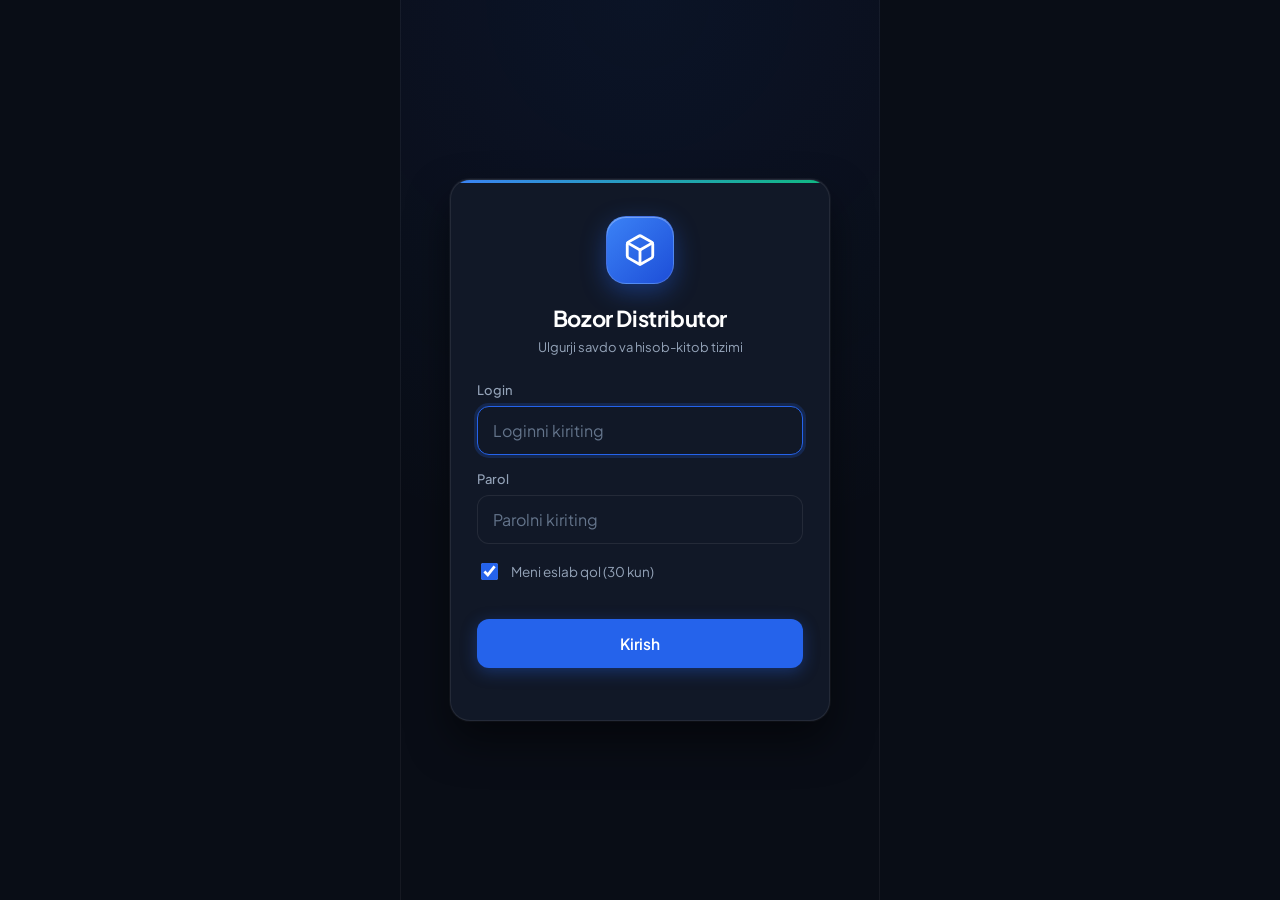
==== commit 8460cfbd: "fix(auth): return 401 on api unauthenticated requests and bump pwa cache to v25" ====
--- a/src/main/resources/static/login.html
+++ b/src/main/resources/static/login.html
@@ -92,8 +92,8 @@
             <input type="password" class="form-input" name="password" placeholder="Parolni kiriting" required>
         </div>
         <div class="form-group" style="display:flex; align-items:center; gap:10px; margin-top: 6px;">
-            <input type="checkbox" name="remember-me" id="rememberMe" style="width: 17px; height: 17px; accent-color: var(--color-accent); cursor: pointer;">
-            <label for="rememberMe" style="color:var(--color-ink-dim); font-size:13.5px; cursor: pointer; user-select: none;">Meni eslab qol</label>
+            <input type="checkbox" name="remember-me" id="rememberMe" checked style="width: 17px; height: 17px; accent-color: var(--color-accent); cursor: pointer;">
+            <label for="rememberMe" style="color:var(--color-ink-dim); font-size:13.5px; cursor: pointer; user-select: none;">Meni eslab qol (30 kun)</label>
         </div>
         <div class="form-group" style="margin-top: 22px;">
             <button type="submit" class="btn btn--primary btn--full" style="padding: 15px; font-size: 15.5px; font-weight: 600;">Kirish</button>
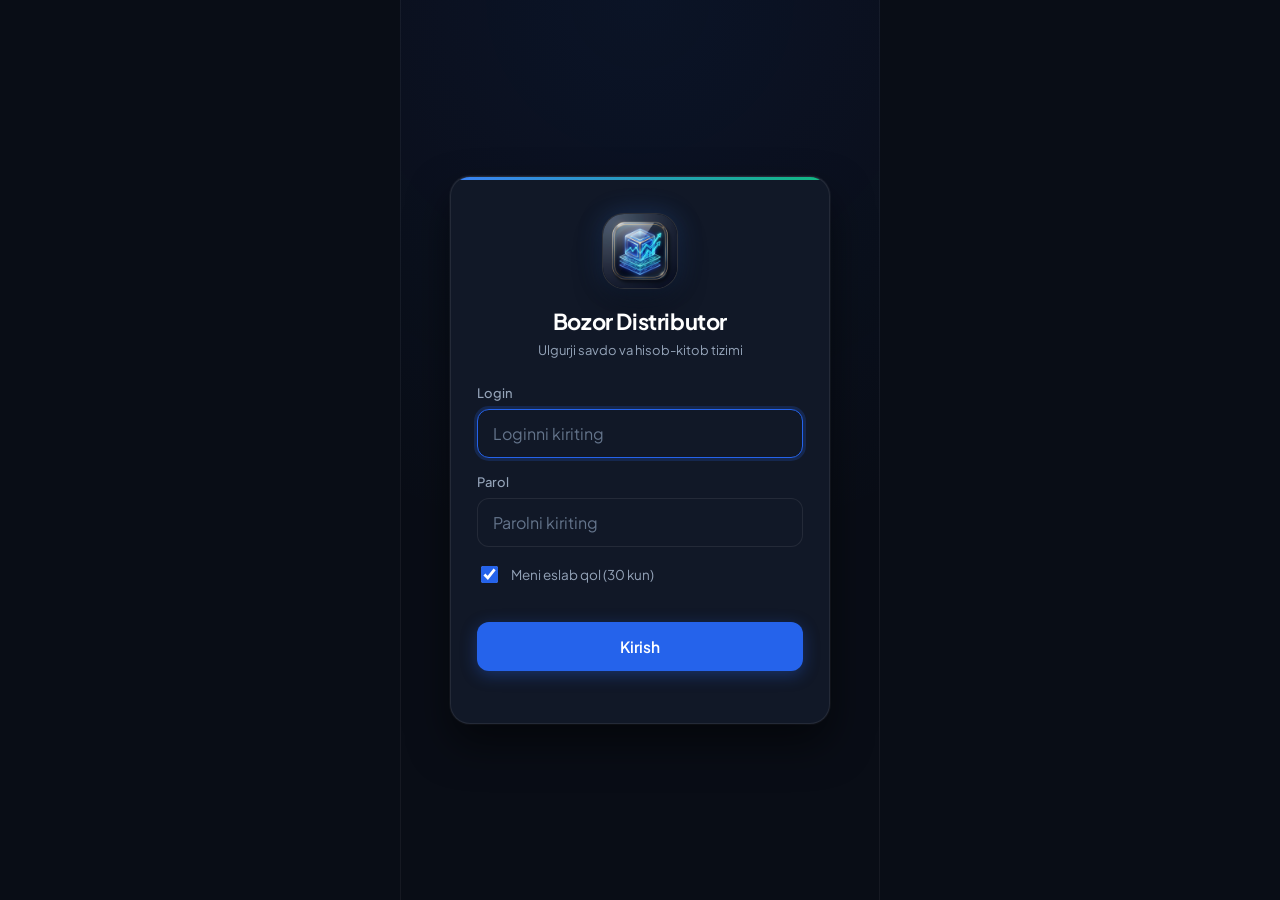
==== commit 15584ab4: "design: update app icon and brand logos to 3D glassmorphism concept 1" ====
--- a/src/main/resources/static/login.html
+++ b/src/main/resources/static/login.html
@@ -8,6 +8,8 @@
     <link rel="preconnect" href="https://fonts.gstatic.com" crossorigin>
     <link href="https://fonts.googleapis.com/css2?family=Inter:wght@400;500;600;700&family=Outfit:wght@500;600;700;800&family=Plus+Jakarta+Sans:ital,wght@0,500;0,600;0,700;0,800;1,600&display=swap" rel="stylesheet">
     <link rel="stylesheet" href="css/style.css?v=12">
+    <link rel="icon" type="image/png" sizes="192x192" href="icons/icon-192.png">
+    <link rel="apple-touch-icon" href="icons/icon-192.png">
     <style>
         body { justify-content: center; align-items: center; padding: 24px; }
         .login-card {
@@ -31,13 +33,13 @@
             background: linear-gradient(90deg, #3B82F6, #10B981);
         }
         .login-logo {
-            width: 68px; height: 68px; border-radius: 20px;
-            background: linear-gradient(135deg, #3B82F6 0%, #1D4ED8 100%);
+            width: 76px; height: 76px; border-radius: 22px;
             display: flex; align-items: center; justify-content: center;
-            margin: 0 auto 20px auto;
-            color: #FFFFFF;
-            box-shadow: 0 8px 24px rgba(37, 99, 235, 0.4), inset 0 1px 0 rgba(255, 255, 255, 0.3);
+            margin: 0 auto 18px auto;
+            box-shadow: 0 12px 28px rgba(0, 0, 0, 0.45), 0 0 25px rgba(59, 130, 246, 0.25);
             border: 1px solid rgba(255, 255, 255, 0.15);
+            overflow: hidden;
+            background: #090D16;
         }
         .login-title {
             text-align: center;
@@ -70,11 +72,7 @@
 <body>
 <div class="login-card">
     <div class="login-logo">
-        <svg width="34" height="34" viewBox="0 0 24 24" fill="none" stroke="currentColor" stroke-width="2" stroke-linecap="round" stroke-linejoin="round">
-            <path d="M21 16V8a2 2 0 0 0-1-1.73l-7-4a2 2 0 0 0-2 0l-7 4A2 2 0 0 0 3 8v8a2 2 0 0 0 1 1.73l7 4a2 2 0 0 0 2 0l7-4A2 2 0 0 0 21 16z"></path>
-            <polyline points="3.27 6.96 12 12.01 20.73 6.96"></polyline>
-            <line x1="12" y1="22.08" x2="12" y2="12"></line>
-        </svg>
+        <img src="icons/icon-192.png" alt="Bozor Distributor" width="76" height="76" style="border-radius: 20px; display: block; object-fit: cover;">
     </div>
     <div class="login-title">Bozor Distributor</div>
     <div class="login-subtitle">Ulgurji savdo va hisob-kitob tizimi</div>
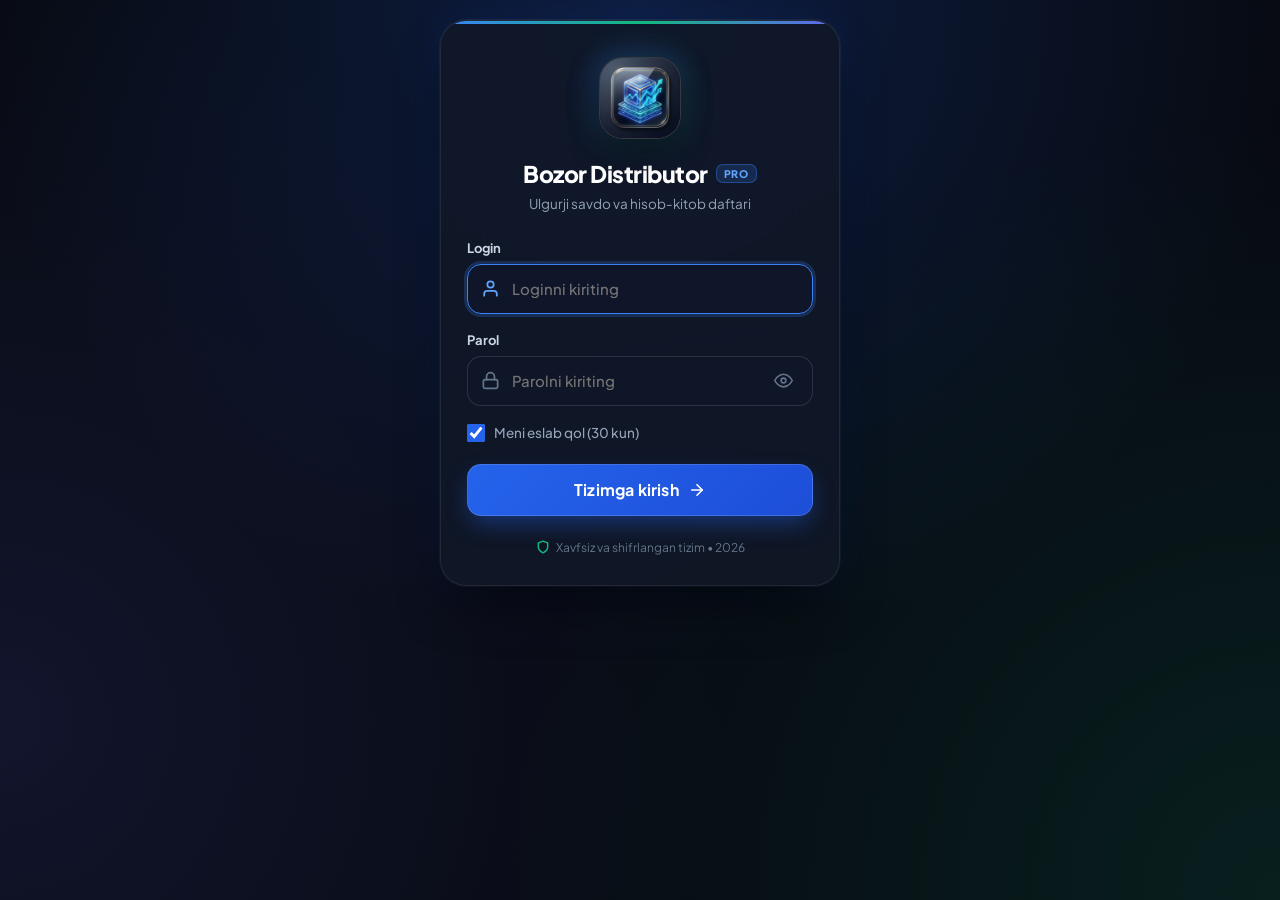
==== commit 42c798ff: "design: complete overhaul of login page to luxury fintech glassmorphism" ====
--- a/src/main/resources/static/login.html
+++ b/src/main/resources/static/login.html
@@ -2,27 +2,64 @@
 <html lang="uz">
 <head>
     <meta charset="UTF-8">
-    <meta name="viewport" content="width=device-width, initial-scale=1.0, maximum-scale=1.0, user-scalable=no">
+    <meta name="viewport" content="width=device-width, initial-scale=1.0, maximum-scale=1.0, user-scalable=no, viewport-fit=cover">
     <title>Kirish — Bozor Distributor</title>
+    <link rel="manifest" href="manifest.json?v=3">
+    <meta name="theme-color" content="#070A11">
+    <meta name="mobile-web-app-capable" content="yes">
+    <meta name="apple-mobile-web-app-capable" content="yes">
+    <meta name="apple-mobile-web-app-status-bar-style" content="black-translucent">
+    <link rel="icon" type="image/png" sizes="192x192" href="icons/icon-v2-192.png">
+    <link rel="apple-touch-icon" href="icons/icon-v2-192.png">
     <link rel="preconnect" href="https://fonts.googleapis.com">
     <link rel="preconnect" href="https://fonts.gstatic.com" crossorigin>
-    <link href="https://fonts.googleapis.com/css2?family=Inter:wght@400;500;600;700&family=Outfit:wght@500;600;700;800&family=Plus+Jakarta+Sans:ital,wght@0,500;0,600;0,700;0,800;1,600&display=swap" rel="stylesheet">
-    <link rel="stylesheet" href="css/style.css?v=12">
-    <link rel="icon" type="image/png" sizes="192x192" href="icons/icon-192.png">
-    <link rel="apple-touch-icon" href="icons/icon-192.png">
+    <link href="https://fonts.googleapis.com/css2?family=Plus+Jakarta+Sans:wght@400;500;600;700;800&display=swap" rel="stylesheet">
     <style>
-        body { justify-content: center; align-items: center; padding: 24px; }
+        * {
+            margin: 0;
+            padding: 0;
+            box-sizing: border-box;
+            font-family: 'Plus Jakarta Sans', -apple-system, BlinkMacSystemFont, 'Segoe UI', Roboto, sans-serif;
+            -webkit-tap-highlight-color: transparent;
+        }
+
+        body {
+            background-color: #070A11;
+            color: #F8FAFC;
+            min-height: 100vh;
+            min-height: -webkit-fill-available;
+            display: flex;
+            align-items: center;
+            justify-content: center;
+            padding: 20px 16px;
+            background-image: 
+                radial-gradient(circle at 50% 0%, rgba(37, 99, 235, 0.22) 0%, transparent 60%),
+                radial-gradient(circle at 100% 100%, rgba(16, 185, 129, 0.12) 0%, transparent 50%),
+                radial-gradient(circle at 0% 80%, rgba(99, 102, 241, 0.12) 0%, transparent 50%);
+            background-attachment: fixed;
+        }
+
+        .login-container {
+            width: 100%;
+            max-width: 400px;
+            position: relative;
+        }
+
         .login-card {
-            width: 100%;
-            max-width: 380px;
-            background: var(--color-paper);
-            border: 1px solid var(--color-line);
-            border-radius: 20px;
-            padding: 36px 26px;
-            box-shadow: 0 20px 40px rgba(0, 0, 0, 0.5), 0 0 0 1px rgba(255, 255, 255, 0.05);
+            background: rgba(17, 24, 39, 0.85);
+            backdrop-filter: blur(24px);
+            -webkit-backdrop-filter: blur(24px);
+            border: 1px solid rgba(255, 255, 255, 0.08);
+            border-radius: 26px;
+            padding: 36px 26px 30px 26px;
+            box-shadow: 
+                0 25px 50px -12px rgba(0, 0, 0, 0.7),
+                0 0 0 1px rgba(255, 255, 255, 0.05),
+                0 0 40px rgba(37, 99, 235, 0.12);
             position: relative;
             overflow: hidden;
         }
+
         .login-card::before {
             content: '';
             position: absolute;
@@ -30,78 +67,408 @@
             left: 0;
             right: 0;
             height: 3px;
-            background: linear-gradient(90deg, #3B82F6, #10B981);
-        }
+            background: linear-gradient(90deg, #3B82F6 0%, #10B981 50%, #6366F1 100%);
+        }
+
+        /* 3D Glass Logo Container */
+        .login-logo-wrapper {
+            position: relative;
+            width: 82px;
+            height: 82px;
+            margin: 0 auto 20px auto;
+        }
+
+        .login-logo-glow {
+            position: absolute;
+            inset: -4px;
+            background: linear-gradient(135deg, rgba(59, 130, 246, 0.6), rgba(16, 185, 129, 0.4));
+            border-radius: 26px;
+            filter: blur(14px);
+            opacity: 0.6;
+            animation: pulse-aura 3.5s infinite alternate ease-in-out;
+        }
+
+        @keyframes pulse-aura {
+            0% { opacity: 0.45; transform: scale(0.96); }
+            100% { opacity: 0.8; transform: scale(1.04); }
+        }
+
         .login-logo {
-            width: 76px; height: 76px; border-radius: 22px;
-            display: flex; align-items: center; justify-content: center;
-            margin: 0 auto 18px auto;
-            box-shadow: 0 12px 28px rgba(0, 0, 0, 0.45), 0 0 25px rgba(59, 130, 246, 0.25);
+            position: relative;
+            width: 82px;
+            height: 82px;
+            border-radius: 24px;
+            display: flex;
+            align-items: center;
+            justify-content: center;
+            background: #090D16;
+            border: 1px solid rgba(255, 255, 255, 0.18);
+            box-shadow: 0 12px 28px rgba(0, 0, 0, 0.5), inset 0 1px 0 rgba(255, 255, 255, 0.2);
+            overflow: hidden;
+        }
+
+        .login-logo img {
+            width: 100%;
+            height: 100%;
+            object-fit: cover;
+            display: block;
+        }
+
+        /* Sarlavhalar */
+        .login-header {
+            text-align: center;
+            margin-bottom: 26px;
+        }
+
+        .login-title-row {
+            display: flex;
+            align-items: center;
+            justify-content: center;
+            gap: 8px;
+            margin-bottom: 6px;
+        }
+
+        .login-title {
+            font-size: 23px;
+            font-weight: 800;
+            color: #FFFFFF;
+            letter-spacing: -0.5px;
+        }
+
+        .pro-badge {
+            font-size: 10.5px;
+            font-weight: 800;
+            background: rgba(59, 130, 246, 0.18);
+            color: #60A5FA;
+            border: 1px solid rgba(59, 130, 246, 0.4);
+            padding: 2px 7px;
+            border-radius: 7px;
+            letter-spacing: 0.6px;
+            text-transform: uppercase;
+        }
+
+        .login-subtitle {
+            font-size: 13.5px;
+            color: #94A3B8;
+            line-height: 1.45;
+        }
+
+        /* Xatolik xabari */
+        .login-error {
+            background: rgba(239, 68, 68, 0.12);
+            border: 1px solid rgba(239, 68, 68, 0.35);
+            color: #FCA5A5;
+            padding: 12px 14px;
+            border-radius: 14px;
+            font-size: 13px;
+            font-weight: 600;
+            margin-bottom: 20px;
+            display: flex;
+            align-items: center;
+            gap: 9px;
+            animation: shake 0.4s ease-in-out;
+        }
+
+        @keyframes shake {
+            0%, 100% { transform: translateX(0); }
+            20%, 60% { transform: translateX(-5px); }
+            40%, 80% { transform: translateX(5px); }
+        }
+
+        /* Form Guruhlari va Inputlar */
+        .form-group {
+            margin-bottom: 18px;
+        }
+
+        .form-label {
+            display: flex;
+            align-items: center;
+            gap: 6px;
+            font-size: 13px;
+            font-weight: 700;
+            color: #CBD5E1;
+            margin-bottom: 8px;
+        }
+
+        .input-wrapper {
+            position: relative;
+            display: flex;
+            align-items: center;
+        }
+
+        .input-icon {
+            position: absolute;
+            left: 14px;
+            color: #64748B;
+            display: flex;
+            align-items: center;
+            justify-content: center;
+            pointer-events: none;
+            transition: color 0.2s ease;
+        }
+
+        .form-input {
+            width: 100%;
+            height: 50px;
+            background: rgba(15, 23, 42, 0.7);
+            border: 1px solid rgba(255, 255, 255, 0.12);
+            border-radius: 14px;
+            padding: 0 14px 0 44px;
+            color: #FFFFFF;
+            font-size: 15px;
+            font-weight: 500;
+            outline: none;
+            transition: all 0.2s ease;
+        }
+
+        .form-input:focus {
+            background: rgba(15, 23, 42, 0.95);
+            border-color: #3B82F6;
+            box-shadow: 0 0 0 3px rgba(59, 130, 246, 0.22);
+        }
+
+        .form-input:focus + .input-icon,
+        .input-wrapper:focus-within .input-icon {
+            color: #60A5FA;
+        }
+
+        .toggle-password-btn {
+            position: absolute;
+            right: 12px;
+            background: transparent;
+            border: none;
+            color: #64748B;
+            padding: 8px;
+            cursor: pointer;
+            display: flex;
+            align-items: center;
+            justify-content: center;
+            border-radius: 8px;
+            transition: color 0.2s ease;
+        }
+
+        .toggle-password-btn:hover {
+            color: #CBD5E1;
+        }
+
+        /* Eslab qolish */
+        .remember-row {
+            display: flex;
+            align-items: center;
+            justify-content: space-between;
+            margin-top: 6px;
+            margin-bottom: 22px;
+        }
+
+        .custom-checkbox {
+            display: flex;
+            align-items: center;
+            gap: 9px;
+            cursor: pointer;
+            user-select: none;
+        }
+
+        .custom-checkbox input[type="checkbox"] {
+            width: 18px;
+            height: 18px;
+            accent-color: #2563EB;
+            cursor: pointer;
+            border-radius: 5px;
+        }
+
+        .custom-checkbox span {
+            font-size: 13.5px;
+            font-weight: 500;
+            color: #94A3B8;
+        }
+
+        /* Asosiy Tugma */
+        .submit-btn {
+            width: 100%;
+            height: 52px;
+            background: linear-gradient(135deg, #2563EB 0%, #1D4ED8 100%);
             border: 1px solid rgba(255, 255, 255, 0.15);
-            overflow: hidden;
-            background: #090D16;
-        }
-        .login-title {
+            border-radius: 14px;
+            color: #FFFFFF;
+            font-size: 16px;
+            font-weight: 700;
+            letter-spacing: 0.2px;
+            cursor: pointer;
+            display: flex;
+            align-items: center;
+            justify-content: center;
+            gap: 9px;
+            box-shadow: 0 10px 25px -4px rgba(37, 99, 235, 0.45);
+            transition: all 0.2s ease;
+        }
+
+        .submit-btn:hover {
+            background: linear-gradient(135deg, #1D4ED8 0%, #1E40AF 100%);
+            transform: translateY(-1px);
+            box-shadow: 0 14px 28px -4px rgba(37, 99, 235, 0.55);
+        }
+
+        .submit-btn:active {
+            transform: scale(0.98);
+        }
+
+        /* Pastki xavfsizlik imzosi */
+        .footer-info {
             text-align: center;
-            font-size: 22px; font-weight: 700; color: #FFFFFF;
-            letter-spacing: -0.4px;
-            margin-bottom: 6px;
-        }
-        .login-subtitle {
-            text-align: center;
-            font-size: 13px; color: var(--color-ink-dim);
-            margin-bottom: 26px;
-            line-height: 1.4;
-        }
-        .login-error {
-            background: var(--color-debt-bg);
-            color: var(--color-debt);
-            border: 1px solid rgba(244,63,94,0.3);
-            border-radius: var(--radius-sm);
-            padding: 11px 14px;
-            font-size: 13px;
-            font-weight: 500;
-            margin-bottom: 18px;
-            display: flex;
-            align-items: center;
-            gap: 8px;
-            justify-content: center;
+            margin-top: 24px;
+            font-size: 12px;
+            color: #64748B;
+            display: flex;
+            align-items: center;
+            justify-content: center;
+            gap: 6px;
+        }
+
+        .footer-info svg {
+            color: #10B981;
         }
     </style>
 </head>
 <body>
-<div class="login-card">
-    <div class="login-logo">
-        <img src="icons/icon-192.png" alt="Bozor Distributor" width="76" height="76" style="border-radius: 20px; display: block; object-fit: cover;">
+
+<div class="login-container">
+    <div class="login-card">
+        <!-- 3D Sapfir Logo -->
+        <div class="login-logo-wrapper">
+            <div class="login-logo-glow"></div>
+            <div class="login-logo">
+                <img src="icons/icon-v2-192.png" alt="Bozor Distributor" width="82" height="82">
+            </div>
+        </div>
+
+        <!-- Sarlavhalar -->
+        <div class="login-header">
+            <div class="login-title-row">
+                <h1 class="login-title">Bozor Distributor</h1>
+                <span class="pro-badge">PRO</span>
+            </div>
+            <p class="login-subtitle">Ulgurji savdo va hisob-kitob daftari</p>
+        </div>
+
+        <!-- Xatolik xabari (noto'g'ri login/parol kiritilganda) -->
+        <div id="errorBox" class="login-error" style="display:none;">
+            <svg width="18" height="18" viewBox="0 0 24 24" fill="none" stroke="currentColor" stroke-width="2.2" stroke-linecap="round" stroke-linejoin="round">
+                <circle cx="12" cy="12" r="10"></circle>
+                <line x1="12" y1="8" x2="12" y2="12"></line>
+                <line x1="12" y1="16" x2="12.01" y2="16"></line>
+            </svg>
+            <span>Login yoki parol noto'g'ri kiritildi</span>
+        </div>
+
+        <form method="POST" action="/login" id="loginForm" onsubmit="handleLoginSubmit(event)">
+            <!-- Login Input -->
+            <div class="form-group">
+                <label class="form-label" for="usernameInput">
+                    <span>Login</span>
+                </label>
+                <div class="input-wrapper">
+                    <span class="input-icon">
+                        <svg width="19" height="19" viewBox="0 0 24 24" fill="none" stroke="currentColor" stroke-width="2.2" stroke-linecap="round" stroke-linejoin="round">
+                            <path d="M20 21v-2a4 4 0 0 0-4-4H8a4 4 0 0 0-4 4v2"></path>
+                            <circle cx="12" cy="7" r="4"></circle>
+                        </svg>
+                    </span>
+                    <input type="text" class="form-input" id="usernameInput" name="username" placeholder="Loginni kiriting" required autofocus autocomplete="username">
+                </div>
+            </div>
+
+            <!-- Parol Input -->
+            <div class="form-group">
+                <label class="form-label" for="passwordInput">
+                    <span>Parol</span>
+                </label>
+                <div class="input-wrapper">
+                    <span class="input-icon">
+                        <svg width="19" height="19" viewBox="0 0 24 24" fill="none" stroke="currentColor" stroke-width="2.2" stroke-linecap="round" stroke-linejoin="round">
+                            <rect x="3" y="11" width="18" height="11" rx="2" ry="2"></rect>
+                            <path d="M7 11V7a5 5 0 0 1 10 0v4"></path>
+                        </svg>
+                    </span>
+                    <input type="password" class="form-input" id="passwordInput" name="password" placeholder="Parolni kiriting" required autocomplete="current-password" style="padding-right: 48px;">
+                    <button type="button" class="toggle-password-btn" onclick="togglePasswordVisibility()" aria-label="Parolni ko'rsatish/yashirish" title="Parolni ko'rsatish">
+                        <svg id="eyeIcon" width="19" height="19" viewBox="0 0 24 24" fill="none" stroke="currentColor" stroke-width="2" stroke-linecap="round" stroke-linejoin="round">
+                            <path d="M1 12s4-8 11-8 11 8 11 8-4 8-11 8-11-8-11-8z"></path>
+                            <circle cx="12" cy="12" r="3"></circle>
+                        </svg>
+                    </button>
+                </div>
+            </div>
+
+            <!-- Eslab qolish -->
+            <div class="remember-row">
+                <label class="custom-checkbox">
+                    <input type="checkbox" name="remember-me" id="rememberMe" checked>
+                    <span>Meni eslab qol (30 kun)</span>
+                </label>
+            </div>
+
+            <!-- Kirish Tugmasi -->
+            <button type="submit" class="submit-btn" id="submitBtn">
+                <span>Tizimga kirish</span>
+                <svg width="18" height="18" viewBox="0 0 24 24" fill="none" stroke="currentColor" stroke-width="2.2" stroke-linecap="round" stroke-linejoin="round">
+                    <line x1="5" y1="12" x2="19" y2="12"></line>
+                    <polyline points="12 5 19 12 12 19"></polyline>
+                </svg>
+            </button>
+        </form>
+
+        <div class="footer-info">
+            <svg width="14" height="14" viewBox="0 0 24 24" fill="none" stroke="currentColor" stroke-width="2.5" stroke-linecap="round" stroke-linejoin="round">
+                <path d="M12 22s8-4 8-10V5l-8-3-8 3v7c0 6 8 10 8 10z"></path>
+            </svg>
+            <span>Xavfsiz va shifrlangan tizim &bull; 2026</span>
+        </div>
     </div>
-    <div class="login-title">Bozor Distributor</div>
-    <div class="login-subtitle">Ulgurji savdo va hisob-kitob tizimi</div>
-    <div id="errorBox" class="login-error" style="display:none;">
-        <svg width="16" height="16" viewBox="0 0 24 24" fill="none" stroke="currentColor" stroke-width="2" stroke-linecap="round" stroke-linejoin="round"><circle cx="12" cy="12" r="10"></circle><line x1="12" y1="8" x2="12" y2="12"></line><line x1="12" y1="16" x2="12.01" y2="16"></line></svg>
-        <span>Login yoki parol noto'g'ri</span>
-    </div>
-    <form method="POST" action="/login">
-        <div class="form-group">
-            <label class="form-label">Login</label>
-            <input type="text" class="form-input" name="username" placeholder="Loginni kiriting" required autofocus>
-        </div>
-        <div class="form-group">
-            <label class="form-label">Parol</label>
-            <input type="password" class="form-input" name="password" placeholder="Parolni kiriting" required>
-        </div>
-        <div class="form-group" style="display:flex; align-items:center; gap:10px; margin-top: 6px;">
-            <input type="checkbox" name="remember-me" id="rememberMe" checked style="width: 17px; height: 17px; accent-color: var(--color-accent); cursor: pointer;">
-            <label for="rememberMe" style="color:var(--color-ink-dim); font-size:13.5px; cursor: pointer; user-select: none;">Meni eslab qol (30 kun)</label>
-        </div>
-        <div class="form-group" style="margin-top: 22px;">
-            <button type="submit" class="btn btn--primary btn--full" style="padding: 15px; font-size: 15.5px; font-weight: 600;">Kirish</button>
-        </div>
-    </form>
 </div>
+
 <script>
+    // Xatolik xabarini tekshirish
     if (window.location.search.includes('error')) {
         document.getElementById('errorBox').style.display = 'flex';
     }
+
+    // Parolni ko'rsatish/yashirish funksiyasi
+    function togglePasswordVisibility() {
+        const passInput = document.getElementById('passwordInput');
+        const eyeIcon = document.getElementById('eyeIcon');
+        if (passInput.type === 'password') {
+            passInput.type = 'text';
+            eyeIcon.innerHTML = `
+                <path d="M17.94 17.94A10.07 10.07 0 0 1 12 20c-7 0-11-8-11-8a18.45 18.45 0 0 1 5.06-5.94M9.9 4.24A9.12 9.12 0 0 1 12 4c7 0 11 8 11 8a18.5 18.5 0 0 1-2.16 3.19m-6.72-1.07a3 3 0 1 1-4.24-4.24"></path>
+                <line x1="1" y1="1" x2="23" y2="23"></line>
+            `;
+        } else {
+            passInput.type = 'password';
+            eyeIcon.innerHTML = `
+                <path d="M1 12s4-8 11-8 11 8 11 8-4 8-11 8-11-8-11-8z"></path>
+                <circle cx="12" cy="12" r="3"></circle>
+            `;
+        }
+    }
+
+    // Tugma bosilganda animatsiya
+    function handleLoginSubmit(e) {
+        const btn = document.getElementById('submitBtn');
+        btn.style.opacity = '0.85';
+        btn.innerHTML = `
+            <svg class="spinner" width="18" height="18" viewBox="0 0 24 24" fill="none" stroke="currentColor" stroke-width="2.5" style="animation: spin 0.8s linear infinite;">
+                <circle cx="12" cy="12" r="10" stroke-opacity="0.25"></circle>
+                <path d="M12 2a10 10 0 0 1 10 10" stroke-linecap="round"></path>
+            </svg>
+            <span>Tekshirilmoqda...</span>
+        `;
+    }
 </script>
+<style>
+    @keyframes spin {
+        from { transform: rotate(0deg); }
+        to { transform: rotate(360deg); }
+    }
+</style>
 </body>
 </html>
